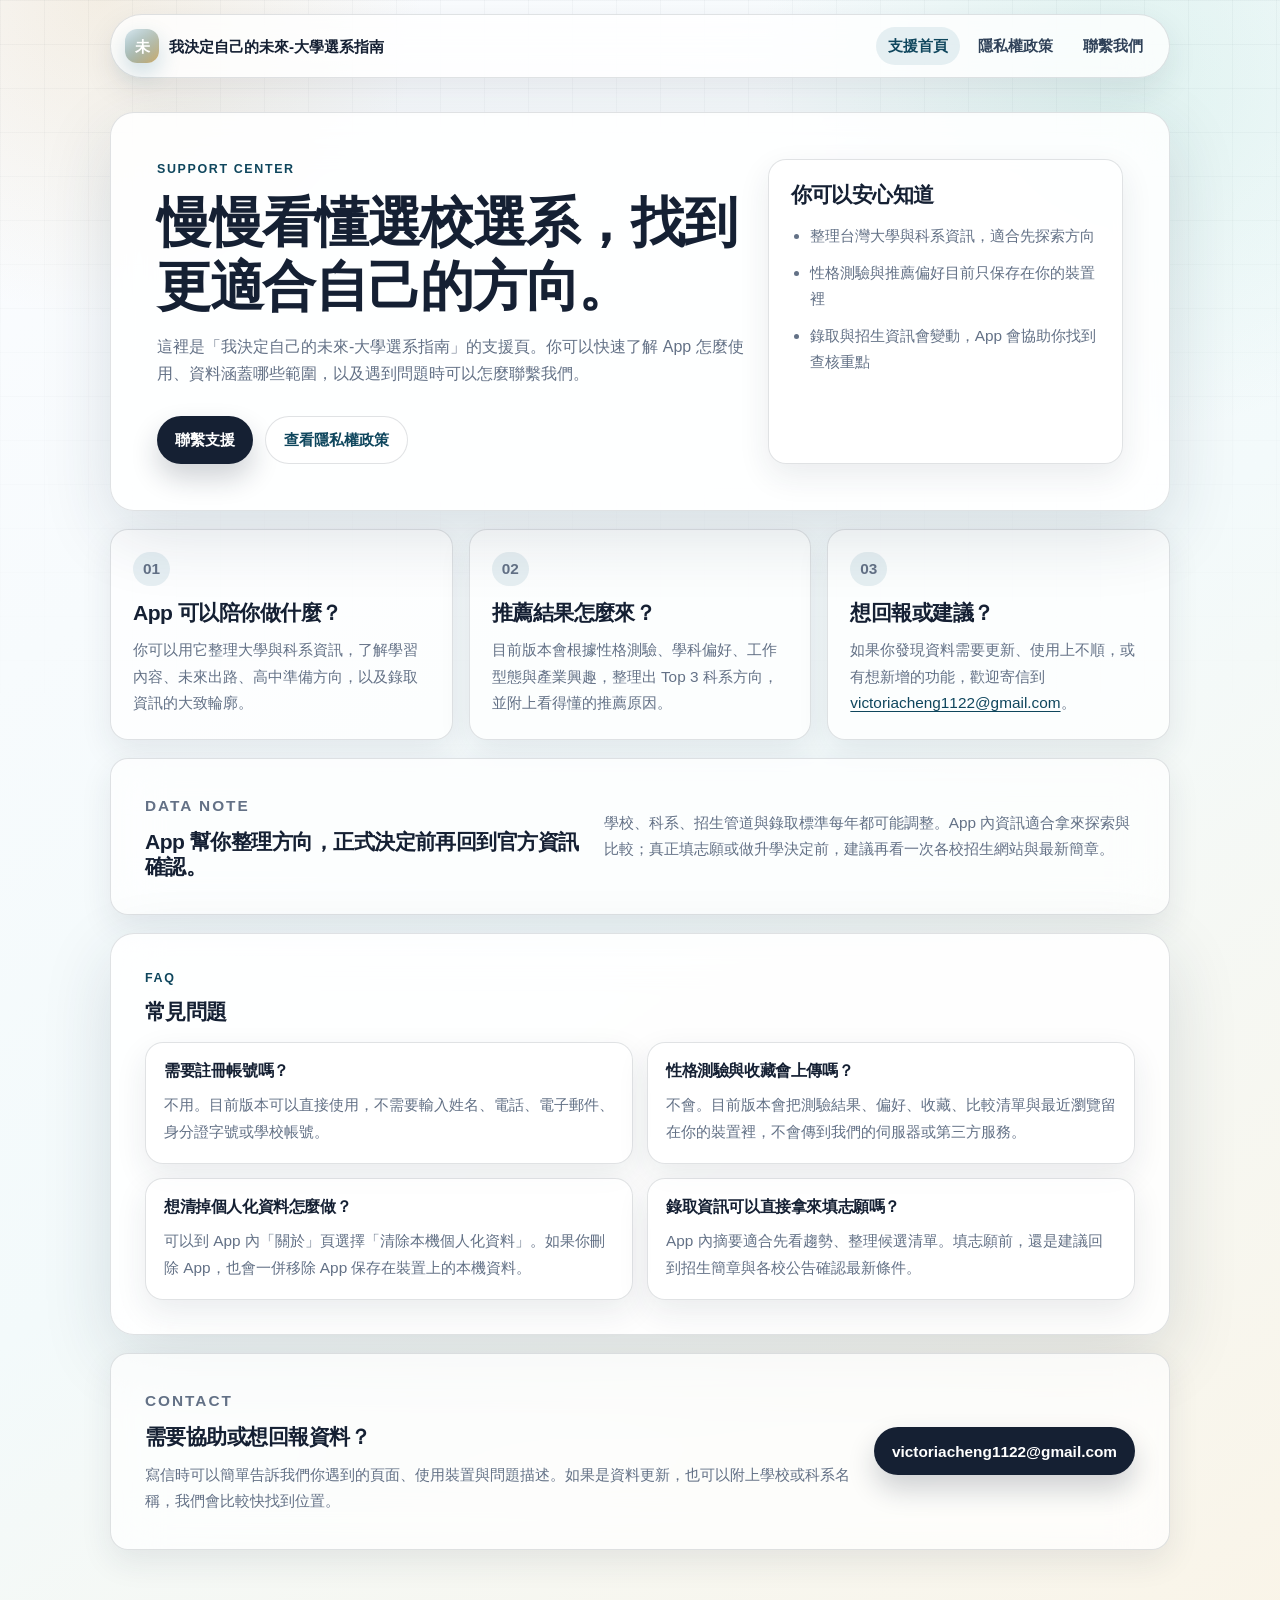
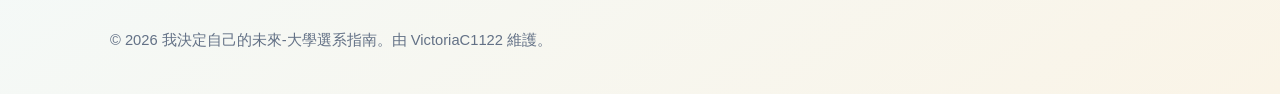
==== index.html @ ded3b6e1 "Refine support site copy tone" ====
<!doctype html>
<html lang="zh-Hant-TW">
<head>
  <meta charset="utf-8">
  <meta name="viewport" content="width=device-width, initial-scale=1">
  <title>我決定自己的未來-大學選系指南｜支援中心</title>
  <meta name="description" content="我決定自己的未來-大學選系指南的官方支援頁，提供 App 功能說明、資料範圍、常見問題、隱私權政策與聯絡方式。">
  <link rel="stylesheet" href="styles.css?v=20260417-copy">
</head>
<body>
  <a class="skip-link" href="#main">跳到主要內容</a>

  <header class="site-header">
    <nav class="nav" aria-label="主要導覽">
      <a class="brand" href="./" aria-label="我決定自己的未來-大學選系指南支援首頁">
        <span class="brand-mark" aria-hidden="true">未</span>
        <span>我決定自己的未來-大學選系指南</span>
      </a>
      <div class="nav-links">
        <a href="./" aria-current="page">支援首頁</a>
        <a href="privacy.html">隱私權政策</a>
        <a href="mailto:victoriacheng1122@gmail.com">聯繫我們</a>
      </div>
    </nav>
  </header>

  <main id="main">
    <section class="hero section" aria-labelledby="page-title">
      <div class="hero-copy">
        <p class="eyebrow">Support Center</p>
        <h1 id="page-title">慢慢看懂選校選系，找到更適合自己的方向。</h1>
        <p class="lead">這裡是「我決定自己的未來-大學選系指南」的支援頁。你可以快速了解 App 怎麼使用、資料涵蓋哪些範圍，以及遇到問題時可以怎麼聯繫我們。</p>
        <div class="action-row" aria-label="主要操作">
          <a class="button primary" href="mailto:victoriacheng1122@gmail.com">聯繫支援</a>
          <a class="button secondary" href="privacy.html">查看隱私權政策</a>
        </div>
      </div>

      <aside class="hero-panel" aria-label="App 重點摘要">
        <h2>你可以安心知道</h2>
        <ul class="check-list">
          <li>整理台灣大學與科系資訊，適合先探索方向</li>
          <li>性格測驗與推薦偏好目前只保存在你的裝置裡</li>
          <li>錄取與招生資訊會變動，App 會協助你找到查核重點</li>
        </ul>
      </aside>
    </section>

    <section class="section cards" aria-label="支援資訊">
      <article class="card">
        <p class="card-label">01</p>
        <h2>App 可以陪你做什麼？</h2>
        <p>你可以用它整理大學與科系資訊，了解學習內容、未來出路、高中準備方向，以及錄取資訊的大致輪廓。</p>
      </article>

      <article class="card">
        <p class="card-label">02</p>
        <h2>推薦結果怎麼來？</h2>
        <p>目前版本會根據性格測驗、學科偏好、工作型態與產業興趣，整理出 Top 3 科系方向，並附上看得懂的推薦原因。</p>
      </article>

      <article class="card">
        <p class="card-label">03</p>
        <h2>想回報或建議？</h2>
        <p>如果你發現資料需要更新、使用上不順，或有想新增的功能，歡迎寄信到 <a href="mailto:victoriacheng1122@gmail.com">victoriacheng1122@gmail.com</a>。</p>
      </article>
    </section>

    <section class="section info-band" aria-labelledby="data-title">
      <div>
        <p class="eyebrow">Data Note</p>
        <h2 id="data-title">App 幫你整理方向，正式決定前再回到官方資訊確認。</h2>
      </div>
      <p>學校、科系、招生管道與錄取標準每年都可能調整。App 內資訊適合拿來探索與比較；真正填志願或做升學決定前，建議再看一次各校招生網站與最新簡章。</p>
    </section>

    <section class="section faq" aria-labelledby="faq-title">
      <div class="section-heading">
        <p class="eyebrow">FAQ</p>
        <h2 id="faq-title">常見問題</h2>
      </div>

      <div class="faq-list">
        <article class="faq-item">
          <h3>需要註冊帳號嗎？</h3>
          <p>不用。目前版本可以直接使用，不需要輸入姓名、電話、電子郵件、身分證字號或學校帳號。</p>
        </article>

        <article class="faq-item">
          <h3>性格測驗與收藏會上傳嗎？</h3>
          <p>不會。目前版本會把測驗結果、偏好、收藏、比較清單與最近瀏覽留在你的裝置裡，不會傳到我們的伺服器或第三方服務。</p>
        </article>

        <article class="faq-item">
          <h3>想清掉個人化資料怎麼做？</h3>
          <p>可以到 App 內「關於」頁選擇「清除本機個人化資料」。如果你刪除 App，也會一併移除 App 保存在裝置上的本機資料。</p>
        </article>

        <article class="faq-item">
          <h3>錄取資訊可以直接拿來填志願嗎？</h3>
          <p>App 內摘要適合先看趨勢、整理候選清單。填志願前，還是建議回到招生簡章與各校公告確認最新條件。</p>
        </article>
      </div>
    </section>

    <section class="section contact-card" aria-labelledby="contact-title">
      <div>
        <p class="eyebrow">Contact</p>
        <h2 id="contact-title">需要協助或想回報資料？</h2>
        <p>寫信時可以簡單告訴我們你遇到的頁面、使用裝置與問題描述。如果是資料更新，也可以附上學校或科系名稱，我們會比較快找到位置。</p>
      </div>
      <a class="button primary" href="mailto:victoriacheng1122@gmail.com">victoriacheng1122@gmail.com</a>
    </section>
  </main>

  <footer class="footer">
    <p>© 2026 我決定自己的未來-大學選系指南。由 VictoriaC1122 維護。</p>
  </footer>
</body>
</html>
---- styles.css ----
:root {
  color-scheme: light;
  --ink: #152033;
  --ink-soft: #2f4158;
  --muted: #637186;
  --paper: rgba(255, 255, 255, 0.86);
  --paper-strong: #ffffff;
  --line: rgba(21, 32, 51, 0.13);
  --blue: #1f6f8d;
  --blue-deep: #0f465d;
  --mint: #99d8c9;
  --gold: #d1ad69;
  --cream: #f7f0df;
  --shadow: 0 22px 70px rgba(30, 47, 71, 0.14);
  --shadow-soft: 0 12px 32px rgba(30, 47, 71, 0.09);
  --radius-lg: 24px;
  --radius-md: 18px;
  --content: 1060px;
  font-family: -apple-system, BlinkMacSystemFont, "SF Pro Text", "Noto Sans TC", "PingFang TC", "Microsoft JhengHei", sans-serif;
  font-size: 16px;
}

* {
  box-sizing: border-box;
}

html {
  scroll-behavior: smooth;
  -webkit-text-size-adjust: 100%;
}

body {
  min-height: 100vh;
  margin: 0;
  color: var(--ink);
  background:
    radial-gradient(circle at 8% 0%, rgba(209, 173, 105, 0.18), transparent 20rem),
    radial-gradient(circle at 88% 4%, rgba(153, 216, 201, 0.24), transparent 23rem),
    linear-gradient(145deg, #fbfcff 0%, #f3fafb 52%, #faf4e7 100%);
  font-size: 1rem;
  line-height: 1.68;
  overflow-x: hidden;
  text-rendering: optimizeLegibility;
}

body::before {
  position: fixed;
  inset: 0;
  z-index: -1;
  content: "";
  pointer-events: none;
  background-image:
    linear-gradient(rgba(21, 32, 51, 0.03) 1px, transparent 1px),
    linear-gradient(90deg, rgba(21, 32, 51, 0.03) 1px, transparent 1px);
  background-size: 44px 44px;
  mask-image: linear-gradient(to bottom, black 0%, transparent 82%);
}

a {
  color: var(--blue-deep);
  text-underline-offset: 0.18em;
  overflow-wrap: anywhere;
}

a:hover {
  color: var(--blue);
}

.skip-link {
  position: absolute;
  left: 16px;
  top: -80px;
  z-index: 100;
  padding: 10px 14px;
  border-radius: 999px;
  background: var(--ink);
  color: #fff;
}

.skip-link:focus {
  top: 14px;
}

.site-header,
main,
.footer {
  width: min(var(--content), calc(100% - 40px));
  margin: 0 auto;
}

.site-header {
  padding-top: 14px;
}

.nav {
  position: sticky;
  top: 14px;
  z-index: 10;
  display: flex;
  align-items: center;
  justify-content: space-between;
  gap: 18px;
  padding: 12px 14px;
  border: 1px solid var(--line);
  border-radius: 999px;
  background: rgba(255, 255, 255, 0.78);
  box-shadow: var(--shadow-soft);
  backdrop-filter: blur(22px);
}

.brand {
  display: inline-flex;
  align-items: center;
  gap: 10px;
  color: var(--ink);
  font-size: 0.95rem;
  font-weight: 760;
  line-height: 1.25;
  text-decoration: none;
}

.brand-mark {
  display: grid;
  width: 34px;
  height: 34px;
  flex: 0 0 auto;
  place-items: center;
  border-radius: 12px;
  background:
    linear-gradient(145deg, rgba(255, 255, 255, 0.85), transparent),
    linear-gradient(135deg, var(--blue), var(--gold));
  color: #fff;
  font-weight: 900;
  box-shadow: 0 10px 22px rgba(31, 111, 141, 0.22);
}

.nav-links {
  display: flex;
  align-items: center;
  gap: 6px;
  font-size: 0.92rem;
}

.nav-links a {
  display: inline-flex;
  min-height: 38px;
  align-items: center;
  padding: 0 12px;
  border-radius: 999px;
  color: var(--ink-soft);
  font-weight: 680;
  text-decoration: none;
}

.nav-links a:hover,
.nav-links a[aria-current="page"] {
  background: rgba(31, 111, 141, 0.1);
  color: var(--blue-deep);
}

.section {
  margin-top: 18px;
  border: 1px solid var(--line);
  border-radius: var(--radius-lg);
  background: var(--paper);
  box-shadow: var(--shadow);
  backdrop-filter: blur(24px);
}

.hero {
  display: grid;
  grid-template-columns: minmax(0, 1.25fr) minmax(320px, 0.75fr);
  gap: 18px;
  align-items: stretch;
  margin-top: 34px;
  padding: clamp(26px, 4.4vw, 46px);
}

.hero-copy {
  max-width: 660px;
}

.hero-panel,
.card,
.faq-item,
.policy-section,
.contact-card,
.info-band,
.policy-hero {
  border: 1px solid var(--line);
  border-radius: var(--radius-md);
  background: rgba(255, 255, 255, 0.72);
  box-shadow: var(--shadow-soft);
}

.hero-panel {
  padding: 22px;
  align-self: stretch;
}

.eyebrow {
  margin: 0 0 10px;
  color: var(--blue-deep);
  font-size: 0.78rem;
  font-weight: 820;
  letter-spacing: 0.13em;
  text-transform: uppercase;
}

h1,
h2,
h3,
p {
  margin: 0;
}

h1,
h2,
h3 {
  color: var(--ink);
  line-height: 1.2;
  letter-spacing: -0.025em;
  overflow-wrap: anywhere;
}

h1 {
  max-width: 640px;
  font-size: clamp(2rem, 4.2vw, 3.35rem);
  font-weight: 830;
}

h2 {
  font-size: clamp(1.18rem, 1.65vw, 1.55rem);
  font-weight: 800;
}

h3 {
  font-size: 1rem;
  font-weight: 780;
}

.lead {
  max-width: 640px;
  margin-top: 14px;
  color: var(--muted);
  font-size: clamp(1rem, 1.15vw, 1.08rem);
  line-height: 1.72;
}

.action-row {
  display: flex;
  flex-wrap: wrap;
  gap: 12px;
  margin-top: 28px;
}

.button {
  display: inline-flex;
  min-height: 48px;
  align-items: center;
  justify-content: center;
  padding: 0 18px;
  border-radius: 999px;
  font-weight: 780;
  font-size: 0.96rem;
  line-height: 1.25;
  text-align: center;
  text-decoration: none;
}

.button.primary {
  background: var(--ink);
  color: #fff;
  box-shadow: 0 14px 28px rgba(21, 32, 51, 0.2);
}

.button.secondary {
  border: 1px solid var(--line);
  background: var(--paper-strong);
  color: var(--blue-deep);
}

.check-list,
.policy-section ul {
  display: grid;
  gap: 10px;
  margin: 16px 0 0;
  padding-left: 1.2rem;
  color: var(--muted);
}

.cards,
.policy-grid {
  display: grid;
  grid-template-columns: repeat(3, minmax(0, 1fr));
  gap: 16px;
  border: 0;
  background: transparent;
  box-shadow: none;
  backdrop-filter: none;
}

.card {
  padding: 22px;
}

.card-label {
  width: fit-content;
  margin-bottom: 14px;
  padding: 4px 10px;
  border-radius: 999px;
  background: rgba(31, 111, 141, 0.1);
  color: var(--blue-deep);
  font-size: 0.82rem;
  font-weight: 850;
}

.card p,
.faq-item p,
.policy-section p,
.contact-card p,
.info-band p,
.hero-panel li {
  color: var(--muted);
  font-size: 0.96rem;
  line-height: 1.72;
}

.card h2 + p,
.faq-item h3 + p,
.policy-section h2 + p,
.contact-card h2 + p,
.info-band h2 + p {
  margin-top: 12px;
}

.info-band,
.contact-card {
  display: grid;
  grid-template-columns: minmax(0, 0.9fr) minmax(0, 1.1fr);
  gap: 24px;
  align-items: center;
  padding: clamp(22px, 3.4vw, 34px);
}

.faq {
  padding: clamp(22px, 3.4vw, 34px);
}

.section-heading {
  max-width: 720px;
}

.section-heading p:not(.eyebrow) {
  margin-top: 10px;
  color: var(--muted);
  font-size: 0.96rem;
  line-height: 1.72;
}

.faq-list {
  display: grid;
  grid-template-columns: repeat(2, minmax(0, 1fr));
  gap: 14px;
  margin-top: 18px;
}

.faq-item {
  padding: 18px;
}

.policy-main {
  max-width: 880px;
}

.policy-hero {
  margin-top: 34px;
  padding: clamp(26px, 4.4vw, 44px);
}

.summary-pills {
  display: flex;
  flex-wrap: wrap;
  gap: 10px;
  margin-top: 24px;
}

.summary-pills span {
  display: inline-flex;
  align-items: center;
  min-height: 34px;
  padding: 0 12px;
  border: 1px solid var(--line);
  border-radius: 999px;
  background: rgba(255, 255, 255, 0.7);
  color: var(--ink-soft);
  font-size: 0.9rem;
  font-weight: 720;
}

.policy-grid {
  grid-template-columns: repeat(2, minmax(0, 1fr));
}

.policy-section {
  padding: clamp(22px, 3.4vw, 32px);
}

.policy-section p + p {
  margin-top: 14px;
}

.contact-card {
  grid-template-columns: minmax(0, 1fr) auto;
  margin-bottom: 52px;
}

.footer {
  padding: 26px 0 42px;
  color: var(--muted);
  font-size: 0.92rem;
}

@media (max-width: 900px) {
  :root {
    font-size: 16px;
  }

  .site-header,
  main,
  .footer {
    width: min(100% - 28px - env(safe-area-inset-left) - env(safe-area-inset-right), var(--content));
  }

  .nav {
    position: static;
    align-items: flex-start;
    flex-direction: column;
    border-radius: 24px;
  }

  .nav-links {
    width: 100%;
    flex-wrap: wrap;
  }

  .brand {
    max-width: 100%;
  }

  .nav-links a {
    border: 1px solid rgba(21, 32, 51, 0.08);
    background: rgba(255, 255, 255, 0.58);
  }

  .hero,
  .cards,
  .policy-grid,
  .info-band,
  .contact-card,
  .faq-list {
    grid-template-columns: 1fr;
  }

  .hero,
  .policy-hero {
    margin-top: 24px;
  }

  .contact-card .button {
    width: fit-content;
  }
}

@media (max-width: 560px) {
  :root {
    font-size: 15px;
    --radius-lg: 20px;
    --radius-md: 16px;
    --shadow: 0 14px 38px rgba(30, 47, 71, 0.1);
    --shadow-soft: 0 8px 22px rgba(30, 47, 71, 0.08);
  }

  body {
    background:
      radial-gradient(circle at 0% 0%, rgba(209, 173, 105, 0.14), transparent 16rem),
      radial-gradient(circle at 100% 0%, rgba(153, 216, 201, 0.2), transparent 18rem),
      linear-gradient(145deg, #fbfcff 0%, #f5fbfb 58%, #fbf5e9 100%);
    line-height: 1.62;
  }

  .site-header,
  main,
  .footer {
    width: min(100% - 20px - env(safe-area-inset-left) - env(safe-area-inset-right), var(--content));
  }

  .site-header {
    padding-top: calc(10px + env(safe-area-inset-top));
  }

  .brand {
    align-items: center;
    gap: 9px;
    font-size: 0.86rem;
  }

  .brand-mark {
    width: 30px;
    height: 30px;
    border-radius: 10px;
  }

  .nav {
    gap: 10px;
    padding: 10px;
    border-radius: 20px;
  }

  .nav-links {
    display: flex;
    gap: 8px;
    margin-inline: -2px;
    padding: 2px 2px 4px;
    overflow-x: auto;
    -webkit-overflow-scrolling: touch;
    scrollbar-width: none;
  }

  .nav-links::-webkit-scrollbar {
    display: none;
  }

  .nav-links a {
    flex: 0 0 auto;
    justify-content: center;
    min-height: 40px;
    padding: 0 13px;
    font-size: 0.9rem;
    white-space: nowrap;
  }

  .hero,
  .policy-hero {
    padding: 22px 17px;
  }

  .hero {
    gap: 14px;
    margin-top: 18px;
  }

  h1 {
    font-size: clamp(1.58rem, 7.4vw, 2.05rem);
    line-height: 1.2;
    letter-spacing: -0.035em;
  }

  h2 {
    font-size: 1.12rem;
    line-height: 1.28;
  }

  h3 {
    line-height: 1.32;
  }

  .lead {
    margin-top: 12px;
    font-size: 0.95rem;
    line-height: 1.68;
  }

  .eyebrow {
    margin-bottom: 8px;
    font-size: 0.72rem;
    letter-spacing: 0.1em;
  }

  .action-row {
    gap: 10px;
    margin-top: 20px;
  }

  .button,
  .contact-card .button {
    width: 100%;
    min-height: 46px;
    padding: 0 15px;
    font-size: 0.94rem;
  }

  .card,
  .faq,
  .faq-item,
  .policy-section,
  .contact-card,
  .info-band,
  .hero-panel {
    padding: 16px;
  }

  .section {
    margin-top: 14px;
  }

  .cards,
  .policy-grid,
  .faq-list {
    gap: 12px;
  }

  .hero-panel {
    background: rgba(255, 255, 255, 0.58);
  }

  .check-list,
  .policy-section ul {
    gap: 8px;
    padding-left: 1.05rem;
  }

  .card p,
  .faq-item p,
  .policy-section p,
  .contact-card p,
  .info-band p,
  .hero-panel li,
  .section-heading p:not(.eyebrow) {
    font-size: 0.93rem;
    line-height: 1.68;
  }

  .summary-pills span {
    width: 100%;
    justify-content: center;
  }

  .footer {
    padding: 22px 0 calc(32px + env(safe-area-inset-bottom));
    font-size: 0.82rem;
    line-height: 1.55;
  }
}

@media (max-width: 380px) {
  .site-header,
  main,
  .footer {
    width: min(100% - 16px - env(safe-area-inset-left) - env(safe-area-inset-right), var(--content));
  }

  .hero,
  .policy-hero,
  .card,
  .faq,
  .faq-item,
  .policy-section,
  .contact-card,
  .info-band,
  .hero-panel {
    padding: 14px;
  }

  h1 {
    font-size: 1.5rem;
  }
}
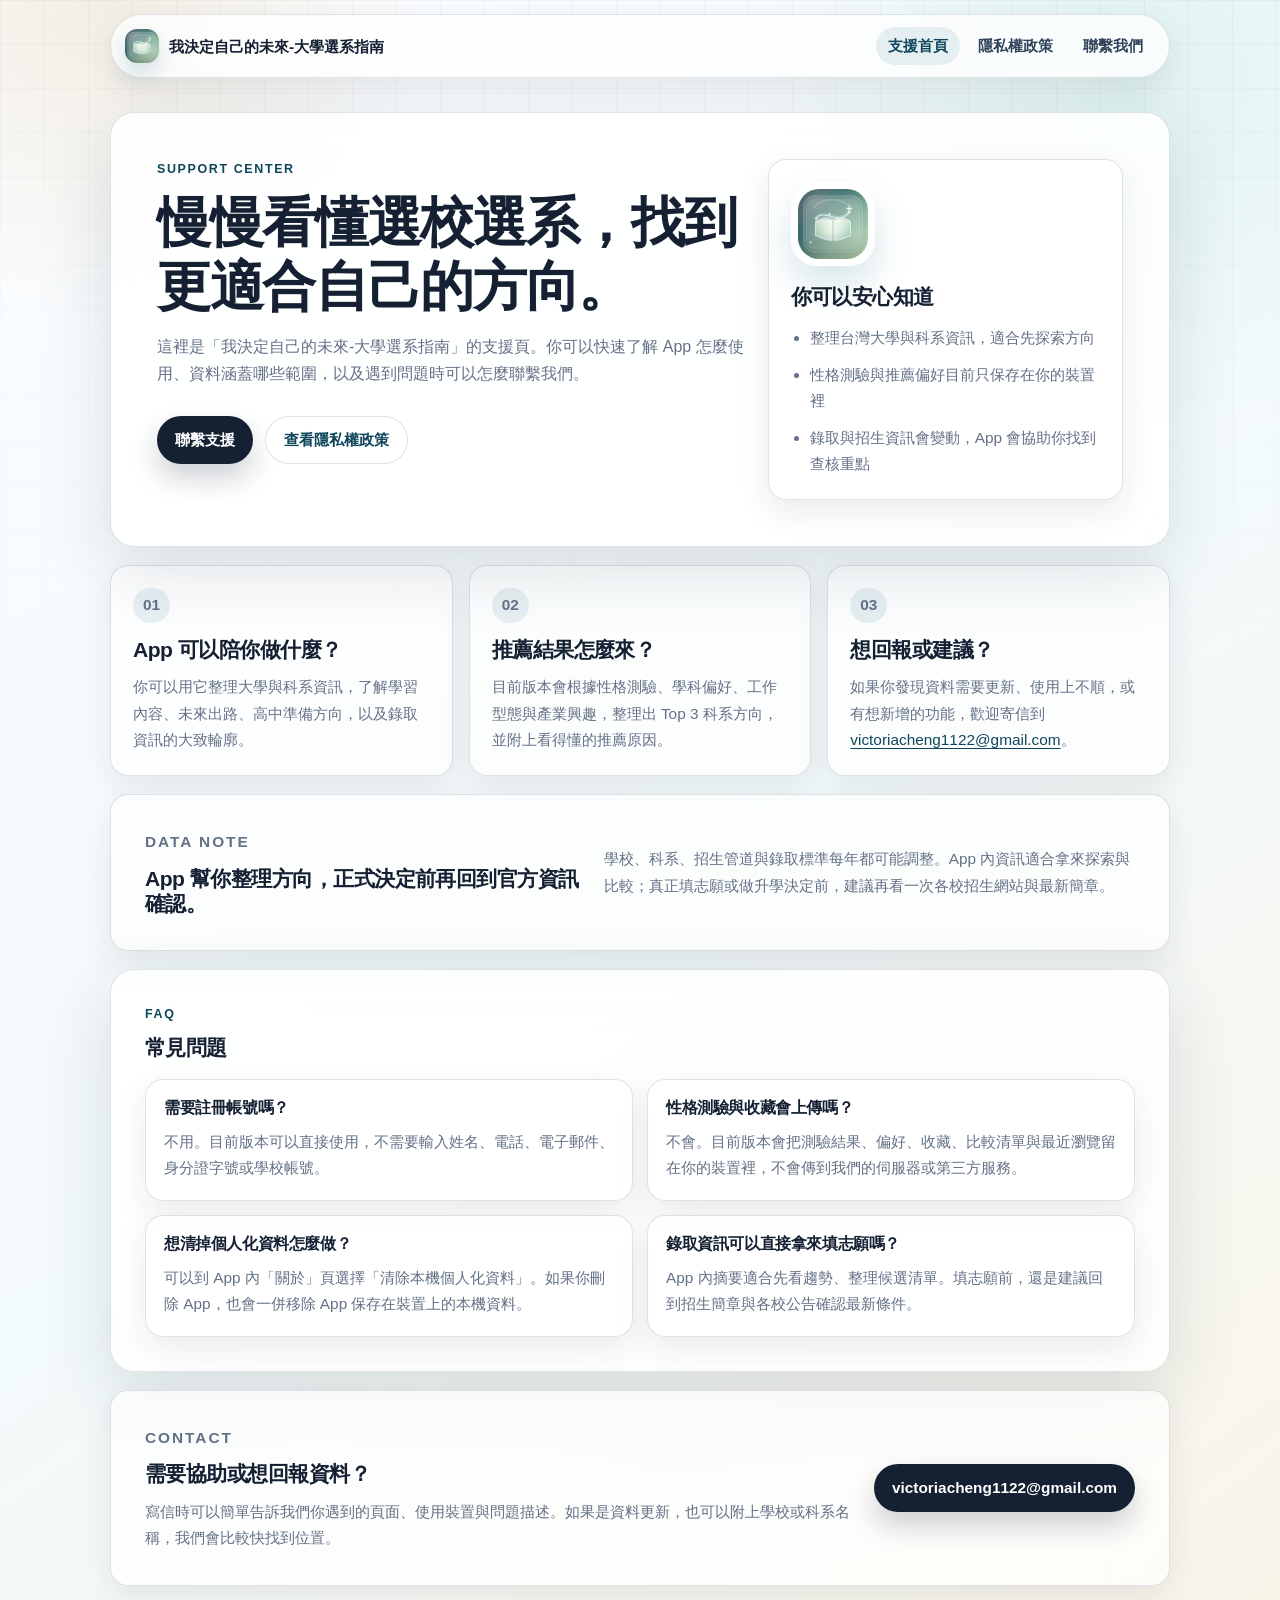
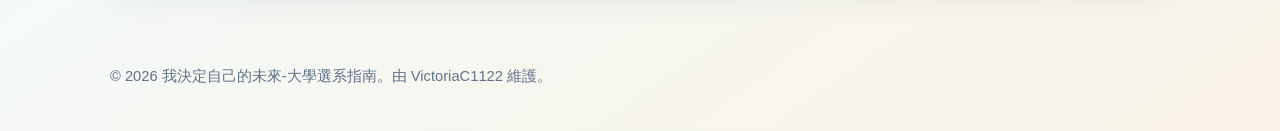
==== commit b7efdaf9: "Add app icon to support site" ====
--- a/index.html
+++ b/index.html
@@ -5,7 +5,10 @@
   <meta name="viewport" content="width=device-width, initial-scale=1">
   <title>我決定自己的未來-大學選系指南｜支援中心</title>
   <meta name="description" content="我決定自己的未來-大學選系指南的官方支援頁，提供 App 功能說明、資料範圍、常見問題、隱私權政策與聯絡方式。">
-  <link rel="stylesheet" href="styles.css?v=20260417-copy">
+  <meta property="og:image" content="https://victoriac1122.github.io/future-major-guide-support-site/assets/app-icon-512.png">
+  <link rel="icon" type="image/png" sizes="32x32" href="assets/favicon-32.png">
+  <link rel="apple-touch-icon" href="assets/apple-touch-icon.png">
+  <link rel="stylesheet" href="styles.css?v=20260417-icon">
 </head>
 <body>
   <a class="skip-link" href="#main">跳到主要內容</a>
@@ -13,7 +16,7 @@
   <header class="site-header">
     <nav class="nav" aria-label="主要導覽">
       <a class="brand" href="./" aria-label="我決定自己的未來-大學選系指南支援首頁">
-        <span class="brand-mark" aria-hidden="true">未</span>
+        <img class="brand-icon" src="assets/app-icon-512.png" width="34" height="34" alt="" aria-hidden="true">
         <span>我決定自己的未來-大學選系指南</span>
       </a>
       <div class="nav-links">
@@ -37,6 +40,9 @@
       </div>
 
       <aside class="hero-panel" aria-label="App 重點摘要">
+        <div class="app-icon-showcase" aria-hidden="true">
+          <img src="assets/app-icon-512.png" width="72" height="72" alt="">
+        </div>
         <h2>你可以安心知道</h2>
         <ul class="check-list">
           <li>整理台灣大學與科系資訊，適合先探索方向</li>
--- a/styles.css
+++ b/styles.css
@@ -119,18 +119,12 @@
   text-decoration: none;
 }
 
-.brand-mark {
-  display: grid;
+.brand-icon {
   width: 34px;
   height: 34px;
   flex: 0 0 auto;
-  place-items: center;
   border-radius: 12px;
-  background:
-    linear-gradient(145deg, rgba(255, 255, 255, 0.85), transparent),
-    linear-gradient(135deg, var(--blue), var(--gold));
-  color: #fff;
-  font-weight: 900;
+  display: block;
   box-shadow: 0 10px 22px rgba(31, 111, 141, 0.22);
 }
 
@@ -198,6 +192,29 @@
   align-self: stretch;
 }
 
+.app-icon-showcase {
+  display: inline-flex;
+  width: 84px;
+  height: 84px;
+  align-items: center;
+  justify-content: center;
+  margin-bottom: 18px;
+  padding: 6px;
+  border: 1px solid rgba(255, 255, 255, 0.72);
+  border-radius: 26px;
+  background:
+    linear-gradient(145deg, rgba(255, 255, 255, 0.78), rgba(255, 255, 255, 0.28)),
+    rgba(255, 255, 255, 0.52);
+  box-shadow: 0 18px 36px rgba(31, 111, 141, 0.18);
+}
+
+.app-icon-showcase img {
+  display: block;
+  width: 100%;
+  height: 100%;
+  border-radius: 21px;
+}
+
 .eyebrow {
   margin: 0 0 10px;
   color: var(--blue-deep);
@@ -505,7 +522,7 @@
     font-size: 0.86rem;
   }
 
-  .brand-mark {
+  .brand-icon {
     width: 30px;
     height: 30px;
     border-radius: 10px;
@@ -612,6 +629,17 @@
 
   .hero-panel {
     background: rgba(255, 255, 255, 0.58);
+  }
+
+  .app-icon-showcase {
+    width: 72px;
+    height: 72px;
+    margin-bottom: 14px;
+    border-radius: 23px;
+  }
+
+  .app-icon-showcase img {
+    border-radius: 18px;
   }
 
   .check-list,
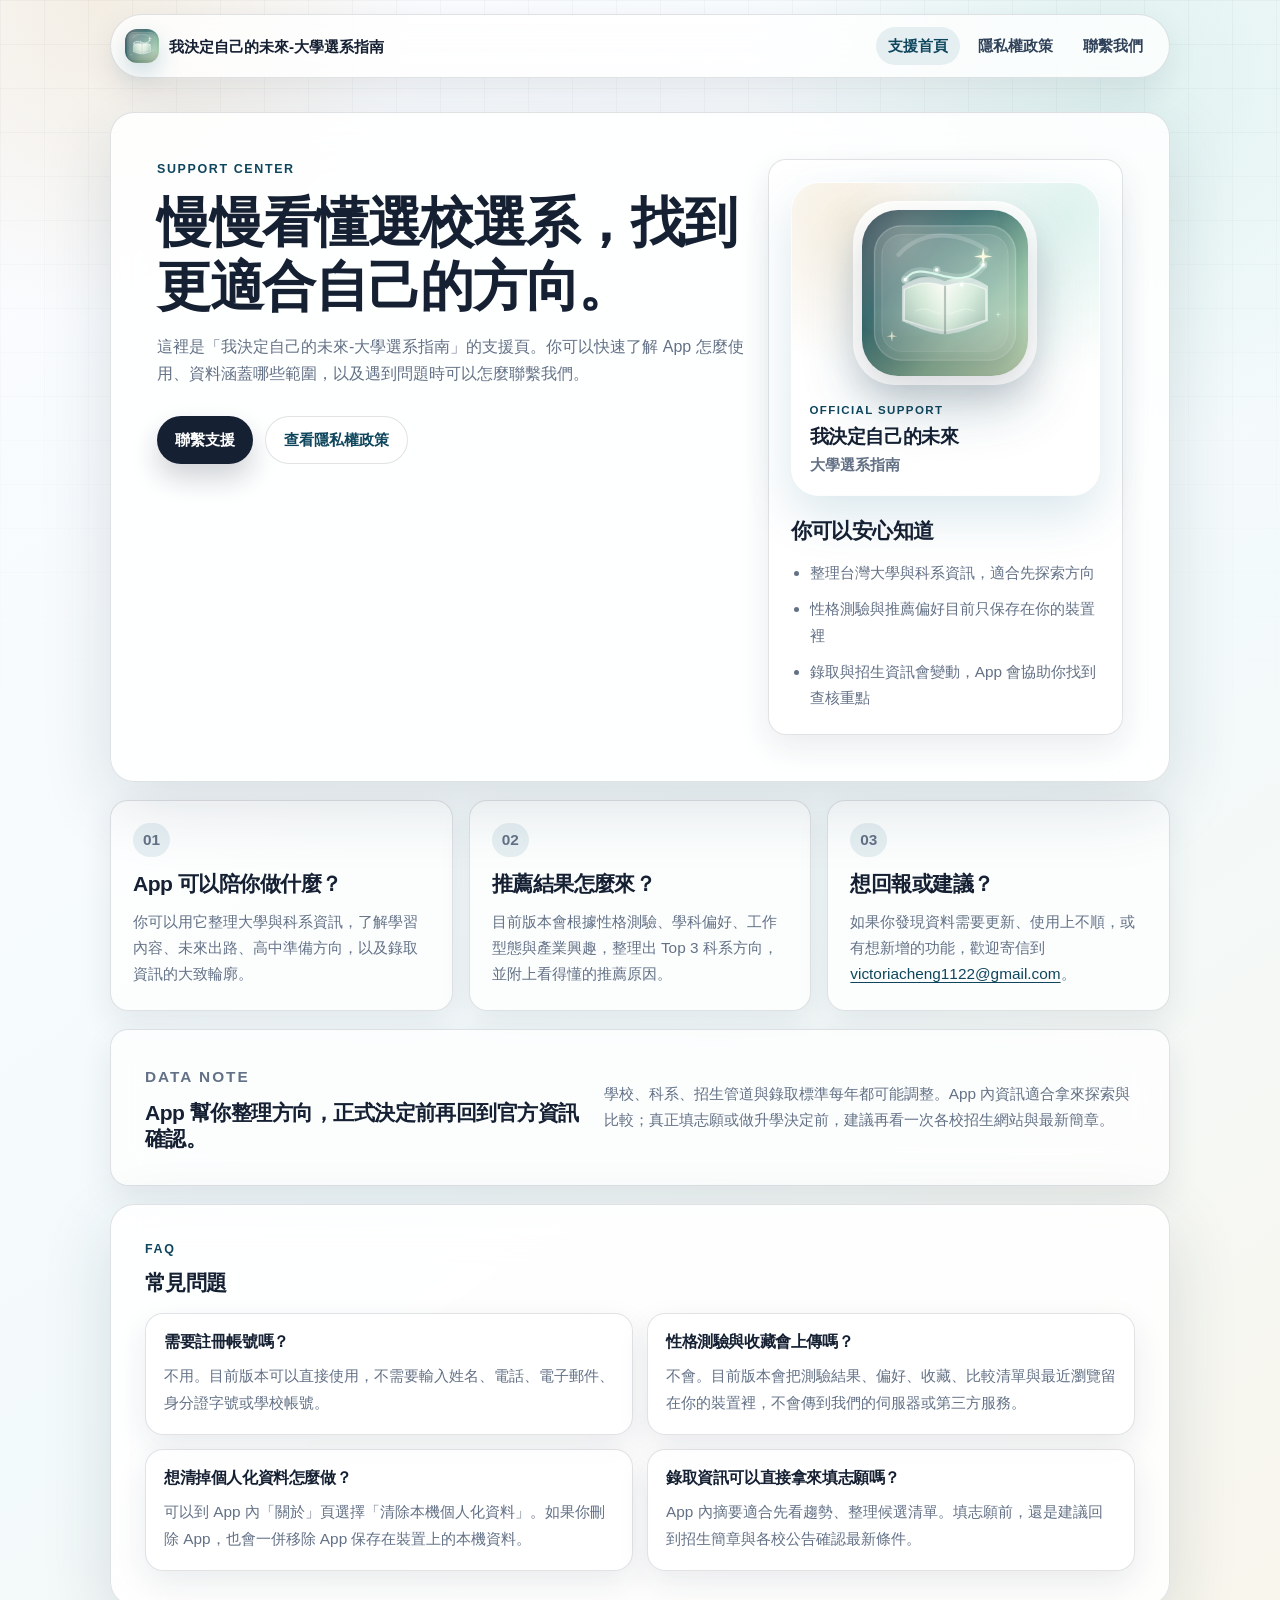
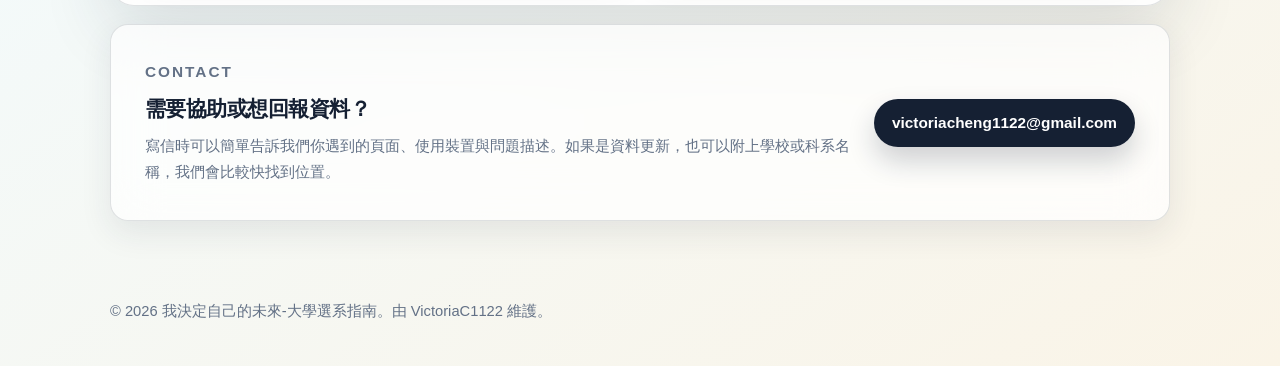
==== commit 5dad4da1: "Make app icon prominent on support site" ====
--- a/index.html
+++ b/index.html
@@ -8,7 +8,7 @@
   <meta property="og:image" content="https://victoriac1122.github.io/future-major-guide-support-site/assets/app-icon-512.png">
   <link rel="icon" type="image/png" sizes="32x32" href="assets/favicon-32.png">
   <link rel="apple-touch-icon" href="assets/apple-touch-icon.png">
-  <link rel="stylesheet" href="styles.css?v=20260417-icon">
+  <link rel="stylesheet" href="styles.css?v=20260417-hero-icon">
 </head>
 <body>
   <a class="skip-link" href="#main">跳到主要內容</a>
@@ -40,8 +40,15 @@
       </div>
 
       <aside class="hero-panel" aria-label="App 重點摘要">
-        <div class="app-icon-showcase" aria-hidden="true">
-          <img src="assets/app-icon-512.png" width="72" height="72" alt="">
+        <div class="app-hero-visual">
+          <div class="app-icon-stage" aria-hidden="true">
+            <img src="assets/app-icon-512.png" width="168" height="168" alt="">
+          </div>
+          <div>
+            <p class="app-kicker">Official Support</p>
+            <p class="app-name">我決定自己的未來</p>
+            <p class="app-subtitle">大學選系指南</p>
+          </div>
         </div>
         <h2>你可以安心知道</h2>
         <ul class="check-list">
--- a/styles.css
+++ b/styles.css
@@ -192,27 +192,77 @@
   align-self: stretch;
 }
 
-.app-icon-showcase {
-  display: inline-flex;
-  width: 84px;
-  height: 84px;
-  align-items: center;
-  justify-content: center;
-  margin-bottom: 18px;
-  padding: 6px;
-  border: 1px solid rgba(255, 255, 255, 0.72);
-  border-radius: 26px;
+.app-hero-visual {
+  display: grid;
+  gap: 16px;
+  margin-bottom: 22px;
+  padding: 18px;
+  border: 1px solid rgba(255, 255, 255, 0.78);
+  border-radius: 28px;
   background:
-    linear-gradient(145deg, rgba(255, 255, 255, 0.78), rgba(255, 255, 255, 0.28)),
+    radial-gradient(circle at 18% 12%, rgba(209, 173, 105, 0.2), transparent 9rem),
+    radial-gradient(circle at 90% 10%, rgba(153, 216, 201, 0.32), transparent 10rem),
+    linear-gradient(145deg, rgba(255, 255, 255, 0.82), rgba(255, 255, 255, 0.34)),
     rgba(255, 255, 255, 0.52);
-  box-shadow: 0 18px 36px rgba(31, 111, 141, 0.18);
-}
-
-.app-icon-showcase img {
+  box-shadow: 0 20px 48px rgba(31, 111, 141, 0.16);
+}
+
+.app-icon-stage {
+  position: relative;
+  display: grid;
+  width: min(100%, 184px);
+  aspect-ratio: 1;
+  place-items: center;
+  justify-self: center;
+  border-radius: 42px;
+  background:
+    linear-gradient(145deg, rgba(255, 255, 255, 0.84), rgba(255, 255, 255, 0.26)),
+    rgba(255, 255, 255, 0.46);
+  box-shadow:
+    0 24px 54px rgba(15, 70, 93, 0.2),
+    inset 0 1px 0 rgba(255, 255, 255, 0.84);
+}
+
+.app-icon-stage::after {
+  position: absolute;
+  inset: -12px;
+  z-index: -1;
+  content: "";
+  border-radius: 48px;
+  background: linear-gradient(135deg, rgba(31, 111, 141, 0.2), rgba(209, 173, 105, 0.18));
+  filter: blur(18px);
+}
+
+.app-icon-stage img {
   display: block;
-  width: 100%;
-  height: 100%;
-  border-radius: 21px;
+  width: min(100% - 18px, 168px);
+  height: auto;
+  border-radius: 36px;
+  box-shadow: 0 16px 34px rgba(21, 32, 51, 0.16);
+}
+
+.app-kicker {
+  margin-bottom: 5px;
+  color: var(--blue-deep);
+  font-size: 0.72rem;
+  font-weight: 820;
+  letter-spacing: 0.12em;
+  text-transform: uppercase;
+}
+
+.app-name {
+  color: var(--ink);
+  font-size: 1.18rem;
+  font-weight: 830;
+  line-height: 1.25;
+  letter-spacing: -0.02em;
+}
+
+.app-subtitle {
+  margin-top: 3px;
+  color: var(--muted);
+  font-size: 0.95rem;
+  font-weight: 650;
 }
 
 .eyebrow {
@@ -631,15 +681,37 @@
     background: rgba(255, 255, 255, 0.58);
   }
 
-  .app-icon-showcase {
-    width: 72px;
-    height: 72px;
-    margin-bottom: 14px;
-    border-radius: 23px;
-  }
-
-  .app-icon-showcase img {
+  .app-hero-visual {
+    grid-template-columns: auto minmax(0, 1fr);
+    align-items: center;
+    gap: 14px;
+    margin-bottom: 16px;
+    padding: 13px;
+    border-radius: 22px;
+  }
+
+  .app-icon-stage {
+    width: 88px;
+    border-radius: 24px;
+  }
+
+  .app-icon-stage::after {
+    inset: -8px;
+    border-radius: 30px;
+    filter: blur(12px);
+  }
+
+  .app-icon-stage img {
+    width: 78px;
     border-radius: 18px;
+  }
+
+  .app-name {
+    font-size: 1rem;
+  }
+
+  .app-subtitle {
+    font-size: 0.88rem;
   }
 
   .check-list,
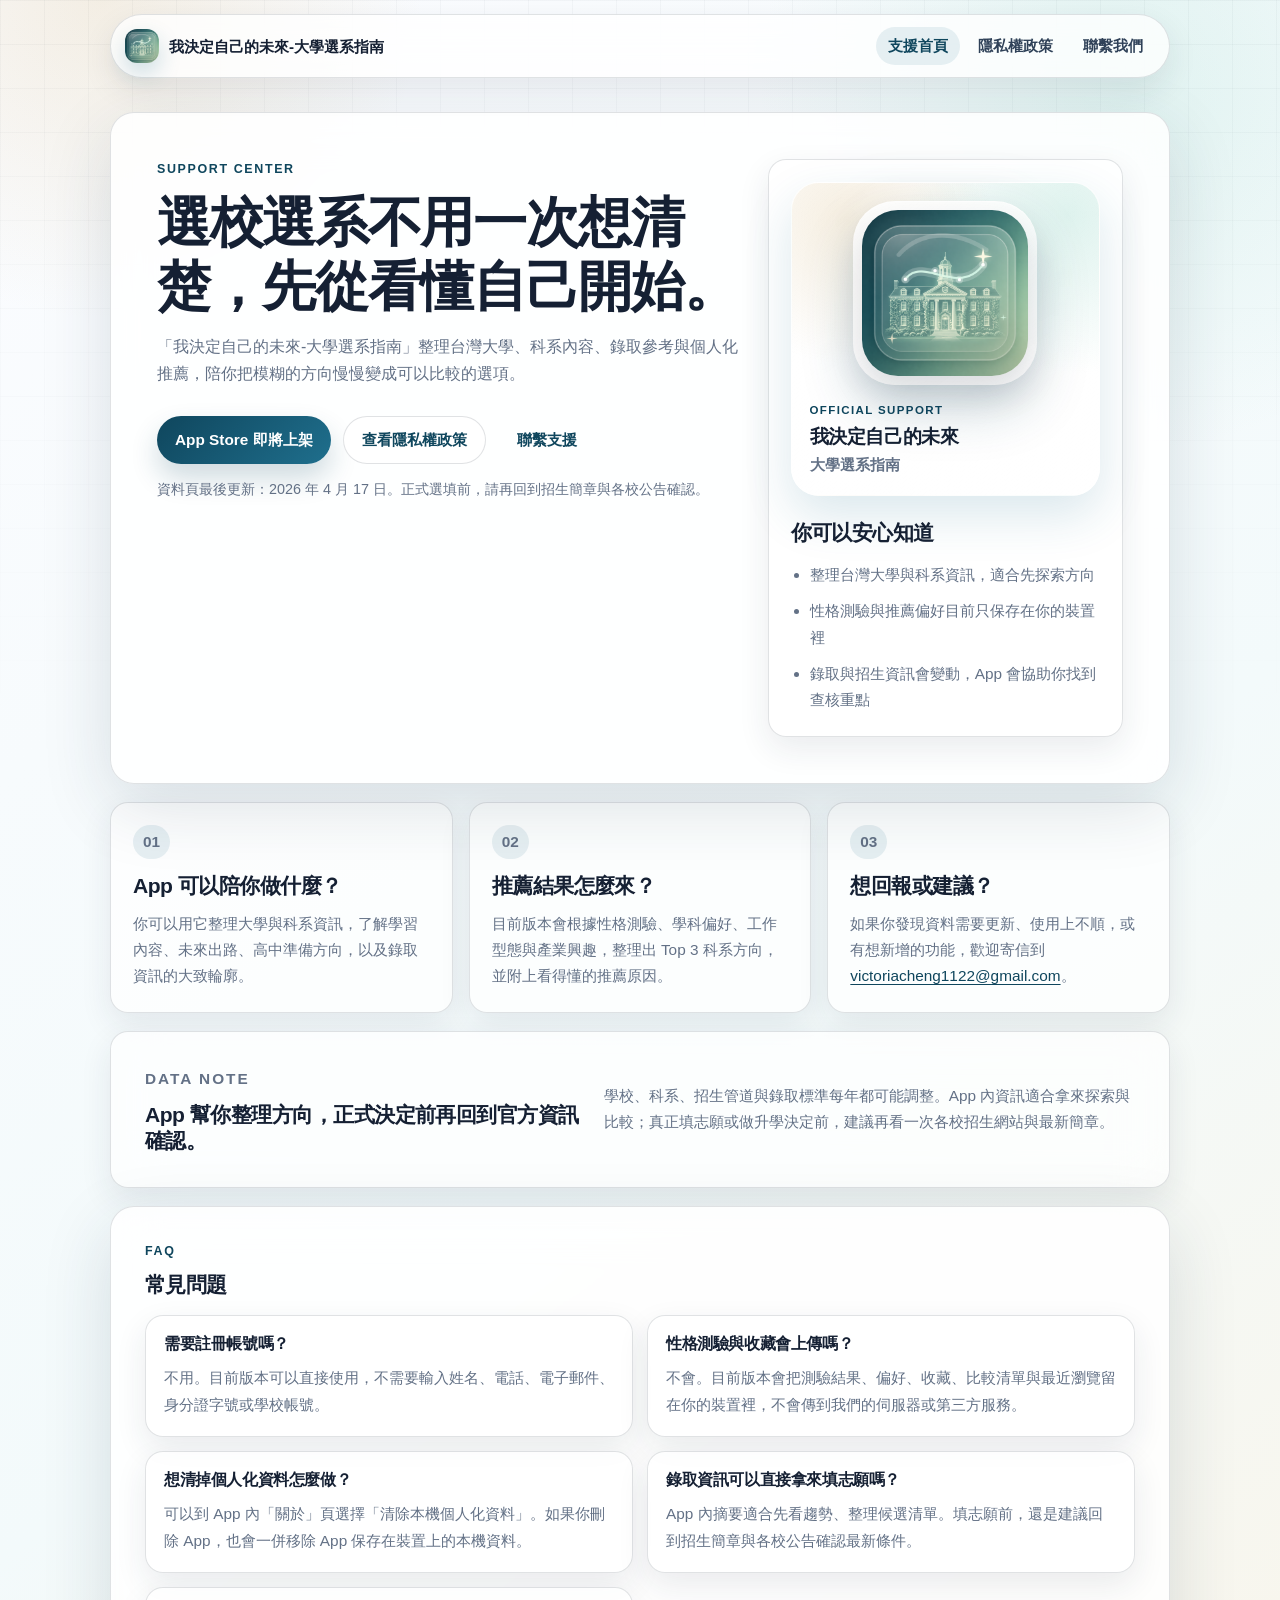
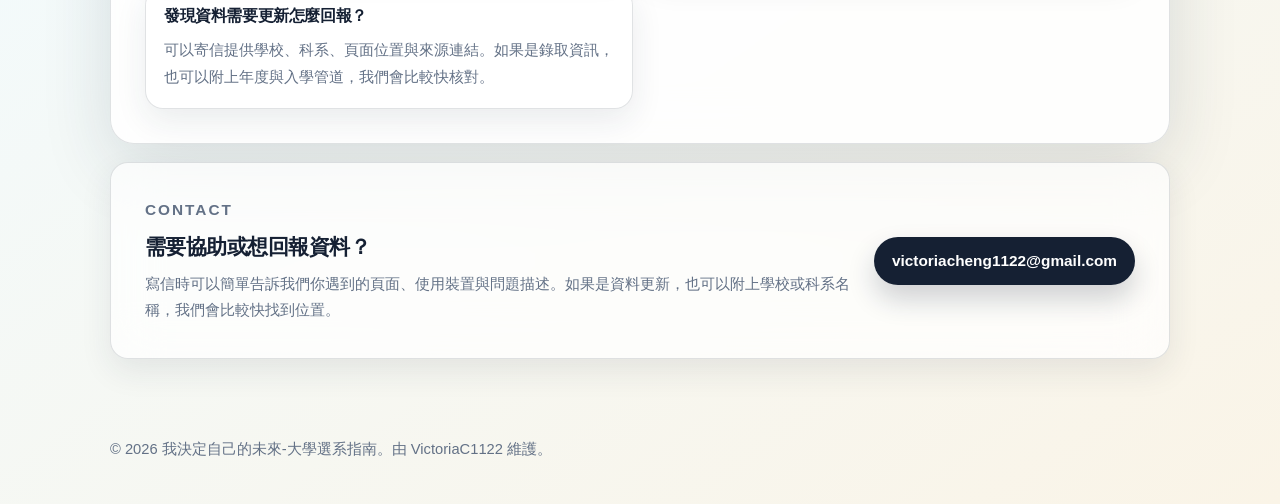
==== commit 5fea5bbb: "Refresh support site entry and app icon" ====
--- a/index.html
+++ b/index.html
@@ -8,7 +8,7 @@
   <meta property="og:image" content="https://victoriac1122.github.io/future-major-guide-support-site/assets/app-icon-512.png">
   <link rel="icon" type="image/png" sizes="32x32" href="assets/favicon-32.png">
   <link rel="apple-touch-icon" href="assets/apple-touch-icon.png">
-  <link rel="stylesheet" href="styles.css?v=20260417-hero-icon">
+  <link rel="stylesheet" href="styles.css?v=20260417-product-entry">
 </head>
 <body>
   <a class="skip-link" href="#main">跳到主要內容</a>
@@ -31,17 +31,19 @@
     <section class="hero section" aria-labelledby="page-title">
       <div class="hero-copy">
         <p class="eyebrow">Support Center</p>
-        <h1 id="page-title">慢慢看懂選校選系，找到更適合自己的方向。</h1>
-        <p class="lead">這裡是「我決定自己的未來-大學選系指南」的支援頁。你可以快速了解 App 怎麼使用、資料涵蓋哪些範圍，以及遇到問題時可以怎麼聯繫我們。</p>
+        <h1 id="page-title">選校選系不用一次想清楚，先從看懂自己開始。</h1>
+        <p class="lead">「我決定自己的未來-大學選系指南」整理台灣大學、科系內容、錄取參考與個人化推薦，陪你把模糊的方向慢慢變成可以比較的選項。</p>
         <div class="action-row" aria-label="主要操作">
-          <a class="button primary" href="mailto:victoriacheng1122@gmail.com">聯繫支援</a>
+          <span class="button primary is-disabled" aria-disabled="true">App Store 即將上架</span>
           <a class="button secondary" href="privacy.html">查看隱私權政策</a>
+          <a class="button tertiary" href="mailto:victoriacheng1122@gmail.com">聯繫支援</a>
         </div>
+        <p class="hero-note">資料頁最後更新：2026 年 4 月 17 日。正式選填前，請再回到招生簡章與各校公告確認。</p>
       </div>
 
       <aside class="hero-panel" aria-label="App 重點摘要">
-        <div class="app-hero-visual">
-          <div class="app-icon-stage" aria-hidden="true">
+        <div class="app-hero-visual" aria-label="我決定自己的未來 App 圖示">
+          <div class="app-icon-stage">
             <img src="assets/app-icon-512.png" width="168" height="168" alt="">
           </div>
           <div>
@@ -50,12 +52,14 @@
             <p class="app-subtitle">大學選系指南</p>
           </div>
         </div>
-        <h2>你可以安心知道</h2>
-        <ul class="check-list">
-          <li>整理台灣大學與科系資訊，適合先探索方向</li>
-          <li>性格測驗與推薦偏好目前只保存在你的裝置裡</li>
-          <li>錄取與招生資訊會變動，App 會協助你找到查核重點</li>
-        </ul>
+        <div class="trust-panel">
+          <h2>你可以安心知道</h2>
+          <ul class="check-list">
+            <li>整理台灣大學與科系資訊，適合先探索方向</li>
+            <li>性格測驗與推薦偏好目前只保存在你的裝置裡</li>
+            <li>錄取與招生資訊會變動，App 會協助你找到查核重點</li>
+          </ul>
+        </div>
       </aside>
     </section>
 
@@ -113,6 +117,11 @@
           <h3>錄取資訊可以直接拿來填志願嗎？</h3>
           <p>App 內摘要適合先看趨勢、整理候選清單。填志願前，還是建議回到招生簡章與各校公告確認最新條件。</p>
         </article>
+
+        <article class="faq-item">
+          <h3>發現資料需要更新怎麼回報？</h3>
+          <p>可以寄信提供學校、科系、頁面位置與來源連結。如果是錄取資訊，也可以附上年度與入學管道，我們會比較快核對。</p>
+        </article>
       </div>
     </section>
 
--- a/styles.css
+++ b/styles.css
@@ -341,10 +341,29 @@
   box-shadow: 0 14px 28px rgba(21, 32, 51, 0.2);
 }
 
+.button.primary.is-disabled {
+  cursor: default;
+  background: linear-gradient(135deg, var(--blue-deep), var(--blue));
+  box-shadow: 0 14px 28px rgba(15, 70, 93, 0.2);
+}
+
 .button.secondary {
   border: 1px solid var(--line);
   background: var(--paper-strong);
   color: var(--blue-deep);
+}
+
+.button.tertiary {
+  border: 1px solid transparent;
+  color: var(--blue-deep);
+}
+
+.hero-note {
+  max-width: 620px;
+  margin-top: 14px;
+  color: var(--muted);
+  font-size: 0.9rem;
+  line-height: 1.6;
 }
 
 .check-list,
@@ -354,6 +373,10 @@
   margin: 16px 0 0;
   padding-left: 1.2rem;
   color: var(--muted);
+}
+
+.trust-panel {
+  padding-top: 2px;
 }
 
 .cards,
@@ -572,6 +595,13 @@
     font-size: 0.86rem;
   }
 
+  .brand span {
+    max-width: 10em;
+    overflow: hidden;
+    text-overflow: ellipsis;
+    white-space: nowrap;
+  }
+
   .brand-icon {
     width: 30px;
     height: 30px;
@@ -698,7 +728,7 @@
   .app-icon-stage::after {
     inset: -8px;
     border-radius: 30px;
-    filter: blur(12px);
+    filter: blur(8px);
   }
 
   .app-icon-stage img {
@@ -740,6 +770,16 @@
     padding: 22px 0 calc(32px + env(safe-area-inset-bottom));
     font-size: 0.82rem;
     line-height: 1.55;
+  }
+}
+
+@media (prefers-reduced-motion: reduce) {
+  html {
+    scroll-behavior: auto;
+  }
+
+  .app-icon-stage::after {
+    filter: blur(6px);
   }
 }
 
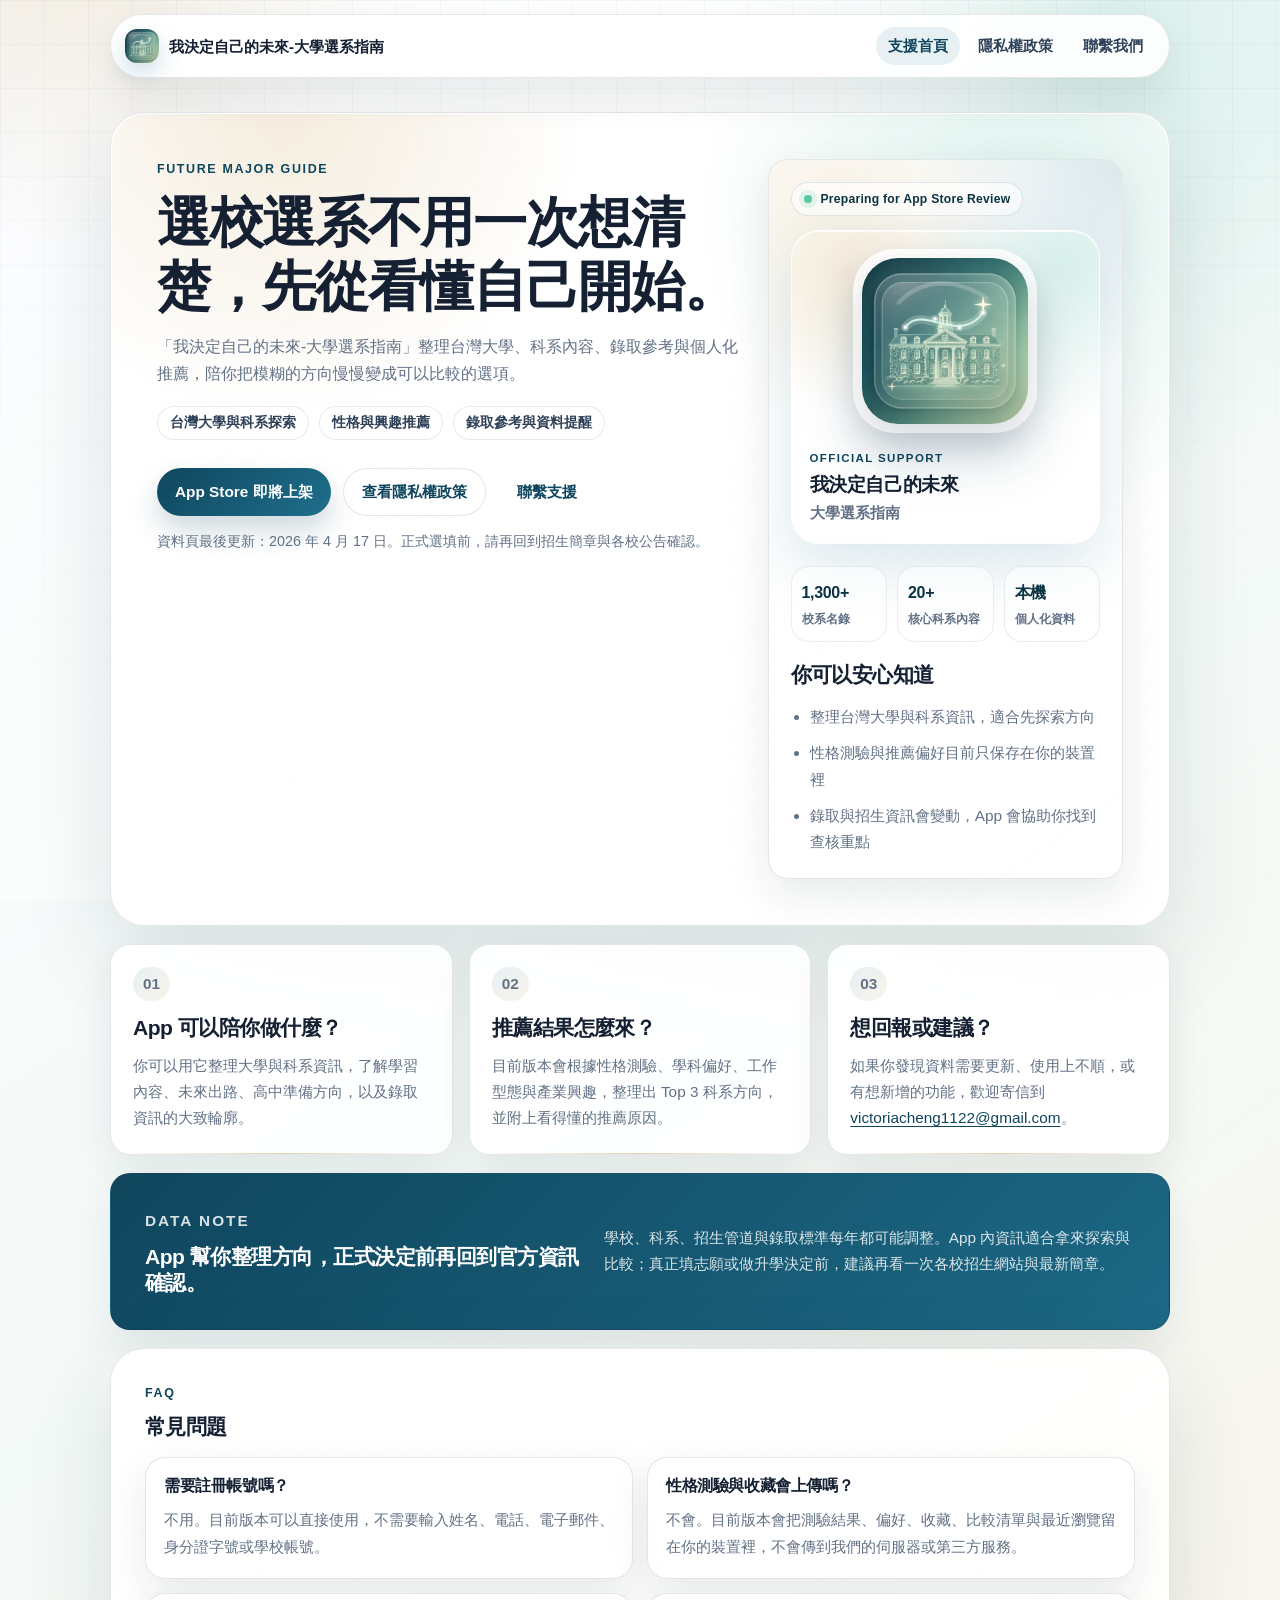
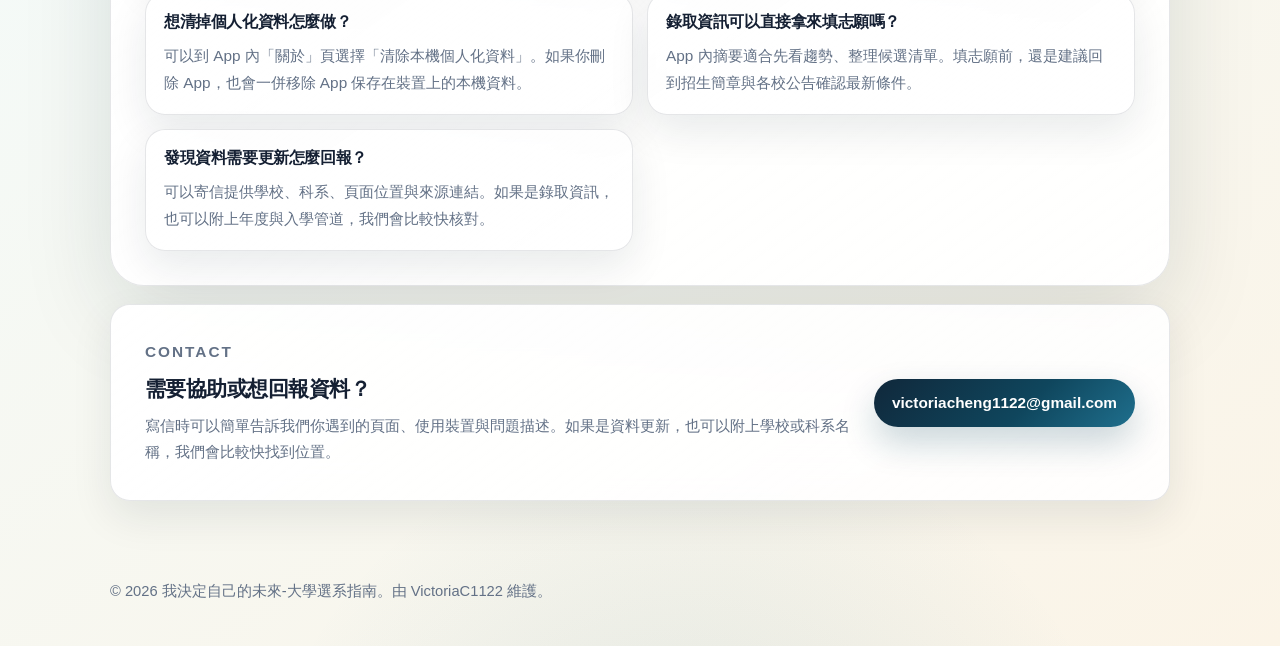
==== commit 36bee085: "Polish support site premium presentation" ====
--- a/index.html
+++ b/index.html
@@ -8,7 +8,7 @@
   <meta property="og:image" content="https://victoriac1122.github.io/future-major-guide-support-site/assets/app-icon-512.png">
   <link rel="icon" type="image/png" sizes="32x32" href="assets/favicon-32.png">
   <link rel="apple-touch-icon" href="assets/apple-touch-icon.png">
-  <link rel="stylesheet" href="styles.css?v=20260417-product-entry">
+  <link rel="stylesheet" href="styles.css?v=20260417-premium-entry">
 </head>
 <body>
   <a class="skip-link" href="#main">跳到主要內容</a>
@@ -30,9 +30,14 @@
   <main id="main">
     <section class="hero section" aria-labelledby="page-title">
       <div class="hero-copy">
-        <p class="eyebrow">Support Center</p>
+        <p class="eyebrow">Future Major Guide</p>
         <h1 id="page-title">選校選系不用一次想清楚，先從看懂自己開始。</h1>
         <p class="lead">「我決定自己的未來-大學選系指南」整理台灣大學、科系內容、錄取參考與個人化推薦，陪你把模糊的方向慢慢變成可以比較的選項。</p>
+        <div class="hero-highlights" aria-label="App 核心特色">
+          <span>台灣大學與科系探索</span>
+          <span>性格與興趣推薦</span>
+          <span>錄取參考與資料提醒</span>
+        </div>
         <div class="action-row" aria-label="主要操作">
           <span class="button primary is-disabled" aria-disabled="true">App Store 即將上架</span>
           <a class="button secondary" href="privacy.html">查看隱私權政策</a>
@@ -42,6 +47,10 @@
       </div>
 
       <aside class="hero-panel" aria-label="App 重點摘要">
+        <div class="status-pill" aria-label="App 上架狀態">
+          <span></span>
+          <strong>Preparing for App Store Review</strong>
+        </div>
         <div class="app-hero-visual" aria-label="我決定自己的未來 App 圖示">
           <div class="app-icon-stage">
             <img src="assets/app-icon-512.png" width="168" height="168" alt="">
@@ -50,6 +59,20 @@
             <p class="app-kicker">Official Support</p>
             <p class="app-name">我決定自己的未來</p>
             <p class="app-subtitle">大學選系指南</p>
+          </div>
+        </div>
+        <div class="mini-stats" aria-label="目前資料摘要">
+          <div>
+            <strong>1,300+</strong>
+            <span>校系名錄</span>
+          </div>
+          <div>
+            <strong>20+</strong>
+            <span>核心科系內容</span>
+          </div>
+          <div>
+            <strong>本機</strong>
+            <span>個人化資料</span>
           </div>
         </div>
         <div class="trust-panel">
--- a/styles.css
+++ b/styles.css
@@ -3,18 +3,20 @@
   --ink: #152033;
   --ink-soft: #2f4158;
   --muted: #637186;
-  --paper: rgba(255, 255, 255, 0.86);
+  --paper: rgba(255, 255, 255, 0.78);
   --paper-strong: #ffffff;
-  --line: rgba(21, 32, 51, 0.13);
+  --line: rgba(21, 32, 51, 0.11);
   --blue: #1f6f8d;
   --blue-deep: #0f465d;
+  --blue-ink: #0b3443;
   --mint: #99d8c9;
   --gold: #d1ad69;
   --cream: #f7f0df;
-  --shadow: 0 22px 70px rgba(30, 47, 71, 0.14);
-  --shadow-soft: 0 12px 32px rgba(30, 47, 71, 0.09);
-  --radius-lg: 24px;
-  --radius-md: 18px;
+  --shadow: 0 30px 90px rgba(10, 35, 49, 0.13);
+  --shadow-soft: 0 16px 42px rgba(10, 35, 49, 0.09);
+  --radius-xl: 34px;
+  --radius-lg: 28px;
+  --radius-md: 20px;
   --content: 1060px;
   font-family: -apple-system, BlinkMacSystemFont, "SF Pro Text", "Noto Sans TC", "PingFang TC", "Microsoft JhengHei", sans-serif;
   font-size: 16px;
@@ -34,9 +36,10 @@
   margin: 0;
   color: var(--ink);
   background:
-    radial-gradient(circle at 8% 0%, rgba(209, 173, 105, 0.18), transparent 20rem),
-    radial-gradient(circle at 88% 4%, rgba(153, 216, 201, 0.24), transparent 23rem),
-    linear-gradient(145deg, #fbfcff 0%, #f3fafb 52%, #faf4e7 100%);
+    radial-gradient(circle at 8% -6%, rgba(209, 173, 105, 0.28), transparent 24rem),
+    radial-gradient(circle at 84% 2%, rgba(153, 216, 201, 0.34), transparent 28rem),
+    radial-gradient(circle at 54% 110%, rgba(31, 111, 141, 0.12), transparent 28rem),
+    linear-gradient(145deg, #fbfcff 0%, #f4faf8 48%, #fbf4e7 100%);
   font-size: 1rem;
   line-height: 1.68;
   overflow-x: hidden;
@@ -56,6 +59,17 @@
   mask-image: linear-gradient(to bottom, black 0%, transparent 82%);
 }
 
+body::after {
+  position: fixed;
+  inset: 0;
+  z-index: -2;
+  content: "";
+  pointer-events: none;
+  background:
+    linear-gradient(120deg, transparent 0%, rgba(255, 255, 255, 0.72) 38%, transparent 62%),
+    radial-gradient(circle at 50% 10%, rgba(255, 255, 255, 0.9), transparent 32rem);
+}
+
 a {
   color: var(--blue-deep);
   text-underline-offset: 0.18em;
@@ -103,7 +117,9 @@
   padding: 12px 14px;
   border: 1px solid var(--line);
   border-radius: 999px;
-  background: rgba(255, 255, 255, 0.78);
+  background:
+    linear-gradient(135deg, rgba(255, 255, 255, 0.88), rgba(255, 255, 255, 0.62)),
+    rgba(255, 255, 255, 0.7);
   box-shadow: var(--shadow-soft);
   backdrop-filter: blur(22px);
 }
@@ -155,19 +171,35 @@
 .section {
   margin-top: 18px;
   border: 1px solid var(--line);
-  border-radius: var(--radius-lg);
-  background: var(--paper);
+  border-radius: var(--radius-xl);
+  background:
+    linear-gradient(145deg, rgba(255, 255, 255, 0.86), rgba(255, 255, 255, 0.58)),
+    var(--paper);
   box-shadow: var(--shadow);
   backdrop-filter: blur(24px);
 }
 
 .hero {
+  position: relative;
+  overflow: hidden;
   display: grid;
   grid-template-columns: minmax(0, 1.25fr) minmax(320px, 0.75fr);
   gap: 18px;
   align-items: stretch;
   margin-top: 34px;
   padding: clamp(26px, 4.4vw, 46px);
+}
+
+.hero::before {
+  position: absolute;
+  inset: 1px;
+  z-index: -1;
+  content: "";
+  border-radius: calc(var(--radius-xl) - 1px);
+  background:
+    radial-gradient(circle at 16% 0%, rgba(209, 173, 105, 0.22), transparent 19rem),
+    radial-gradient(circle at 86% 12%, rgba(153, 216, 201, 0.34), transparent 20rem),
+    linear-gradient(145deg, rgba(255, 255, 255, 0.8), rgba(255, 255, 255, 0.2));
 }
 
 .hero-copy {
@@ -183,13 +215,54 @@
 .policy-hero {
   border: 1px solid var(--line);
   border-radius: var(--radius-md);
-  background: rgba(255, 255, 255, 0.72);
+  background:
+    linear-gradient(145deg, rgba(255, 255, 255, 0.88), rgba(255, 255, 255, 0.58)),
+    rgba(255, 255, 255, 0.72);
   box-shadow: var(--shadow-soft);
 }
 
 .hero-panel {
+  position: relative;
+  overflow: hidden;
   padding: 22px;
   align-self: stretch;
+}
+
+.hero-panel::before {
+  position: absolute;
+  inset: 0;
+  content: "";
+  pointer-events: none;
+  background:
+    radial-gradient(circle at 20% 10%, rgba(209, 173, 105, 0.18), transparent 12rem),
+    radial-gradient(circle at 100% 0%, rgba(31, 111, 141, 0.16), transparent 13rem);
+}
+
+.hero-panel > * {
+  position: relative;
+}
+
+.status-pill {
+  display: inline-flex;
+  min-height: 34px;
+  align-items: center;
+  gap: 9px;
+  margin-bottom: 14px;
+  padding: 0 12px;
+  border: 1px solid rgba(15, 70, 93, 0.12);
+  border-radius: 999px;
+  background: rgba(255, 255, 255, 0.62);
+  color: var(--blue-ink);
+  font-size: 0.76rem;
+  letter-spacing: 0.02em;
+}
+
+.status-pill span {
+  width: 8px;
+  height: 8px;
+  border-radius: 999px;
+  background: #5ac8a8;
+  box-shadow: 0 0 0 5px rgba(90, 200, 168, 0.16);
 }
 
 .app-hero-visual {
@@ -200,11 +273,13 @@
   border: 1px solid rgba(255, 255, 255, 0.78);
   border-radius: 28px;
   background:
-    radial-gradient(circle at 18% 12%, rgba(209, 173, 105, 0.2), transparent 9rem),
-    radial-gradient(circle at 90% 10%, rgba(153, 216, 201, 0.32), transparent 10rem),
-    linear-gradient(145deg, rgba(255, 255, 255, 0.82), rgba(255, 255, 255, 0.34)),
+    radial-gradient(circle at 18% 12%, rgba(209, 173, 105, 0.24), transparent 9rem),
+    radial-gradient(circle at 90% 10%, rgba(153, 216, 201, 0.36), transparent 10rem),
+    linear-gradient(145deg, rgba(255, 255, 255, 0.88), rgba(255, 255, 255, 0.34)),
     rgba(255, 255, 255, 0.52);
-  box-shadow: 0 20px 48px rgba(31, 111, 141, 0.16);
+  box-shadow:
+    0 24px 60px rgba(31, 111, 141, 0.16),
+    inset 0 1px 0 rgba(255, 255, 255, 0.86);
 }
 
 .app-icon-stage {
@@ -241,6 +316,41 @@
   box-shadow: 0 16px 34px rgba(21, 32, 51, 0.16);
 }
 
+.mini-stats {
+  display: grid;
+  grid-template-columns: repeat(3, minmax(0, 1fr));
+  gap: 10px;
+  margin-bottom: 18px;
+}
+
+.mini-stats div {
+  min-height: 76px;
+  padding: 13px 10px;
+  border: 1px solid rgba(21, 32, 51, 0.08);
+  border-radius: 18px;
+  background: rgba(255, 255, 255, 0.58);
+}
+
+.mini-stats strong,
+.mini-stats span {
+  display: block;
+}
+
+.mini-stats strong {
+  color: var(--blue-ink);
+  font-size: 1rem;
+  font-weight: 850;
+  letter-spacing: -0.02em;
+}
+
+.mini-stats span {
+  margin-top: 4px;
+  color: var(--muted);
+  font-size: 0.78rem;
+  font-weight: 680;
+  line-height: 1.35;
+}
+
 .app-kicker {
   margin-bottom: 5px;
   color: var(--blue-deep);
@@ -312,6 +422,26 @@
   color: var(--muted);
   font-size: clamp(1rem, 1.15vw, 1.08rem);
   line-height: 1.72;
+}
+
+.hero-highlights {
+  display: flex;
+  flex-wrap: wrap;
+  gap: 10px;
+  margin-top: 18px;
+}
+
+.hero-highlights span {
+  display: inline-flex;
+  min-height: 34px;
+  align-items: center;
+  padding: 0 12px;
+  border: 1px solid rgba(15, 70, 93, 0.1);
+  border-radius: 999px;
+  background: rgba(255, 255, 255, 0.58);
+  color: var(--ink-soft);
+  font-size: 0.88rem;
+  font-weight: 720;
 }
 
 .action-row {
@@ -336,9 +466,9 @@
 }
 
 .button.primary {
-  background: var(--ink);
+  background: linear-gradient(135deg, #10283b, #0f465d 58%, #1f6f8d);
   color: #fff;
-  box-shadow: 0 14px 28px rgba(21, 32, 51, 0.2);
+  box-shadow: 0 16px 34px rgba(15, 70, 93, 0.22);
 }
 
 .button.primary.is-disabled {
@@ -349,7 +479,7 @@
 
 .button.secondary {
   border: 1px solid var(--line);
-  background: var(--paper-strong);
+  background: rgba(255, 255, 255, 0.72);
   color: var(--blue-deep);
 }
 
@@ -391,7 +521,17 @@
 }
 
 .card {
+  position: relative;
+  overflow: hidden;
   padding: 22px;
+}
+
+.card::after {
+  position: absolute;
+  inset: auto 18px 0;
+  height: 1px;
+  content: "";
+  background: linear-gradient(90deg, transparent, rgba(209, 173, 105, 0.55), transparent);
 }
 
 .card-label {
@@ -399,7 +539,7 @@
   margin-bottom: 14px;
   padding: 4px 10px;
   border-radius: 999px;
-  background: rgba(31, 111, 141, 0.1);
+  background: linear-gradient(135deg, rgba(31, 111, 141, 0.11), rgba(209, 173, 105, 0.13));
   color: var(--blue-deep);
   font-size: 0.82rem;
   font-weight: 850;
@@ -431,6 +571,22 @@
   gap: 24px;
   align-items: center;
   padding: clamp(22px, 3.4vw, 34px);
+}
+
+.info-band {
+  background:
+    linear-gradient(135deg, rgba(15, 70, 93, 0.94), rgba(31, 111, 141, 0.84)),
+    var(--blue-deep);
+}
+
+.info-band .eyebrow,
+.info-band h2,
+.info-band p {
+  color: #fff;
+}
+
+.info-band p {
+  opacity: 0.84;
 }
 
 .faq {
@@ -565,6 +721,7 @@
 @media (max-width: 560px) {
   :root {
     font-size: 15px;
+    --radius-xl: 24px;
     --radius-lg: 20px;
     --radius-md: 16px;
     --shadow: 0 14px 38px rgba(30, 47, 71, 0.1);
@@ -573,8 +730,8 @@
 
   body {
     background:
-      radial-gradient(circle at 0% 0%, rgba(209, 173, 105, 0.14), transparent 16rem),
-      radial-gradient(circle at 100% 0%, rgba(153, 216, 201, 0.2), transparent 18rem),
+      radial-gradient(circle at 0% 0%, rgba(209, 173, 105, 0.18), transparent 16rem),
+      radial-gradient(circle at 100% 0%, rgba(153, 216, 201, 0.24), transparent 18rem),
       linear-gradient(145deg, #fbfcff 0%, #f5fbfb 58%, #fbf5e9 100%);
     line-height: 1.62;
   }
@@ -647,6 +804,17 @@
     margin-top: 18px;
   }
 
+  .hero-highlights {
+    gap: 8px;
+    margin-top: 15px;
+  }
+
+  .hero-highlights span {
+    min-height: 32px;
+    padding: 0 10px;
+    font-size: 0.82rem;
+  }
+
   h1 {
     font-size: clamp(1.58rem, 7.4vw, 2.05rem);
     line-height: 1.2;
@@ -711,6 +879,13 @@
     background: rgba(255, 255, 255, 0.58);
   }
 
+  .status-pill {
+    width: 100%;
+    justify-content: center;
+    margin-bottom: 12px;
+    font-size: 0.7rem;
+  }
+
   .app-hero-visual {
     grid-template-columns: auto minmax(0, 1fr);
     align-items: center;
@@ -734,6 +909,25 @@
   .app-icon-stage img {
     width: 78px;
     border-radius: 18px;
+  }
+
+  .mini-stats {
+    gap: 8px;
+    margin-bottom: 15px;
+  }
+
+  .mini-stats div {
+    min-height: 66px;
+    padding: 10px 8px;
+    border-radius: 15px;
+  }
+
+  .mini-stats strong {
+    font-size: 0.9rem;
+  }
+
+  .mini-stats span {
+    font-size: 0.72rem;
   }
 
   .app-name {
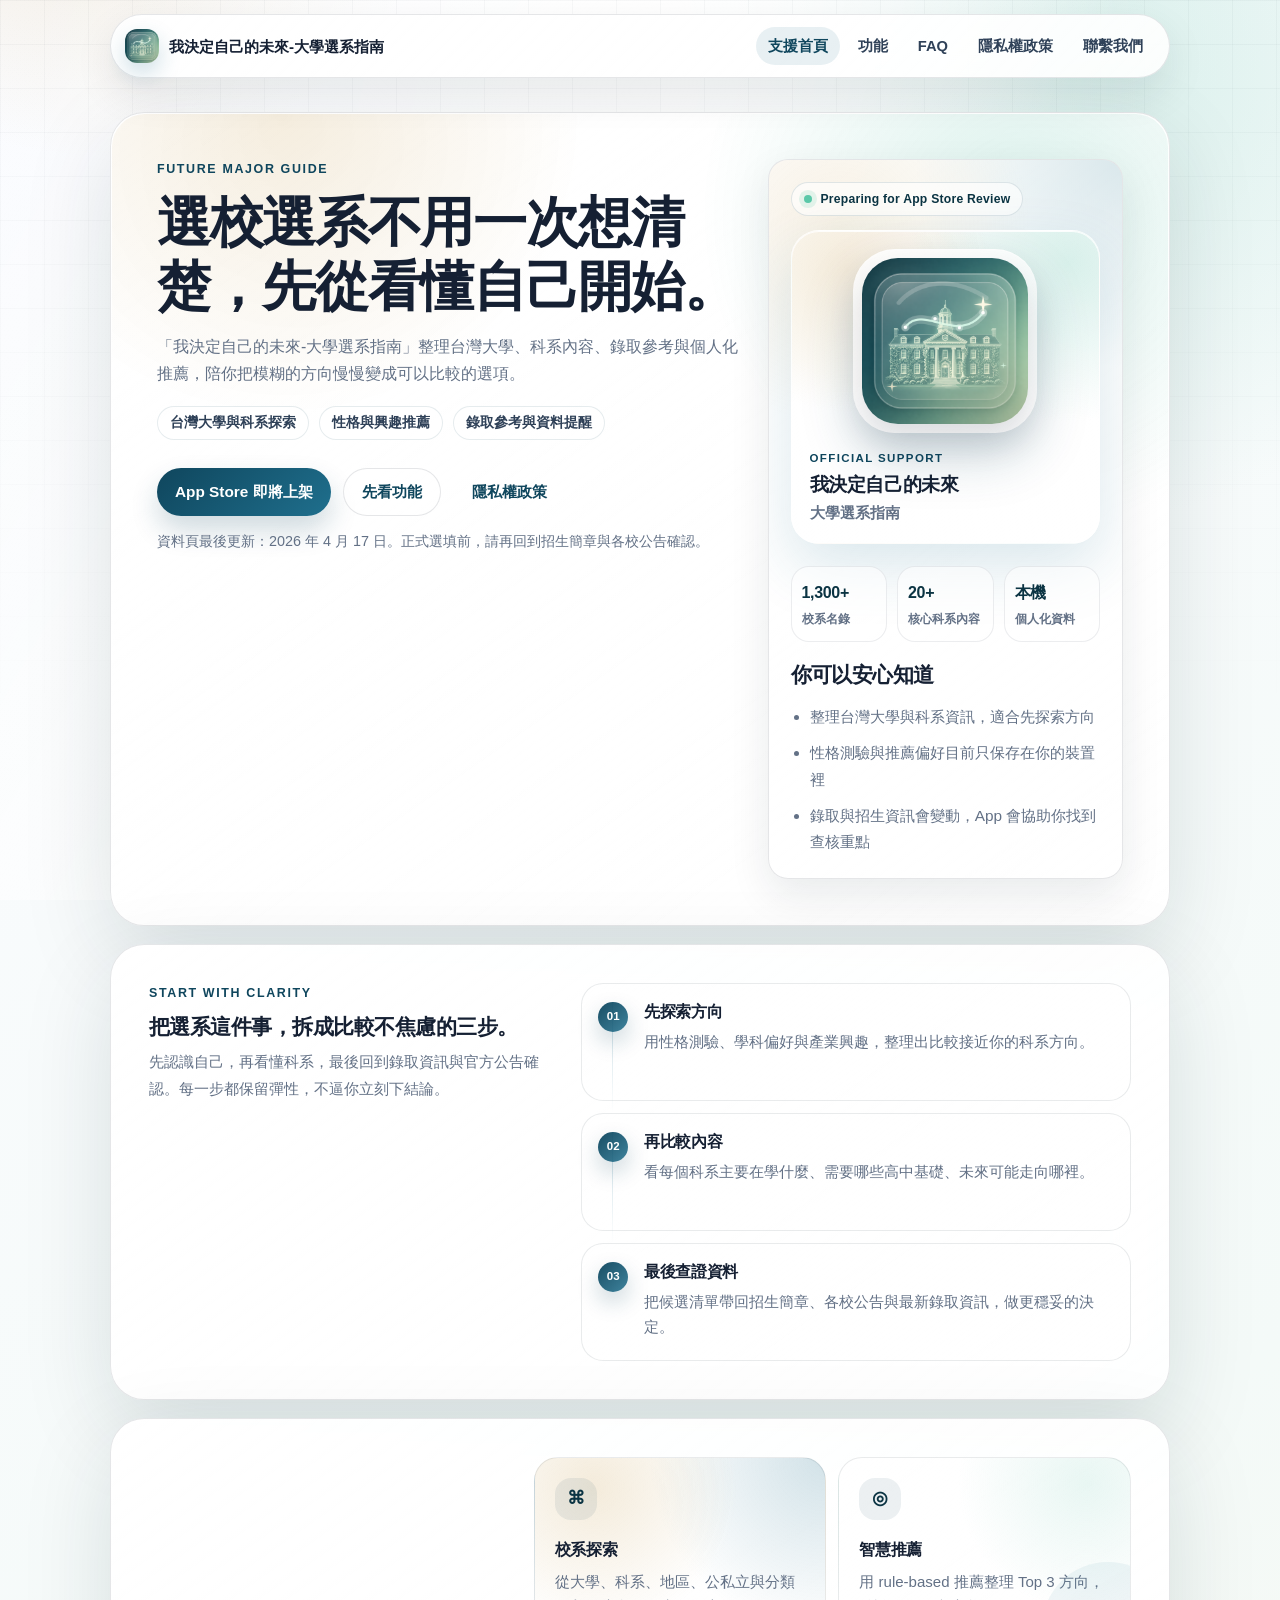
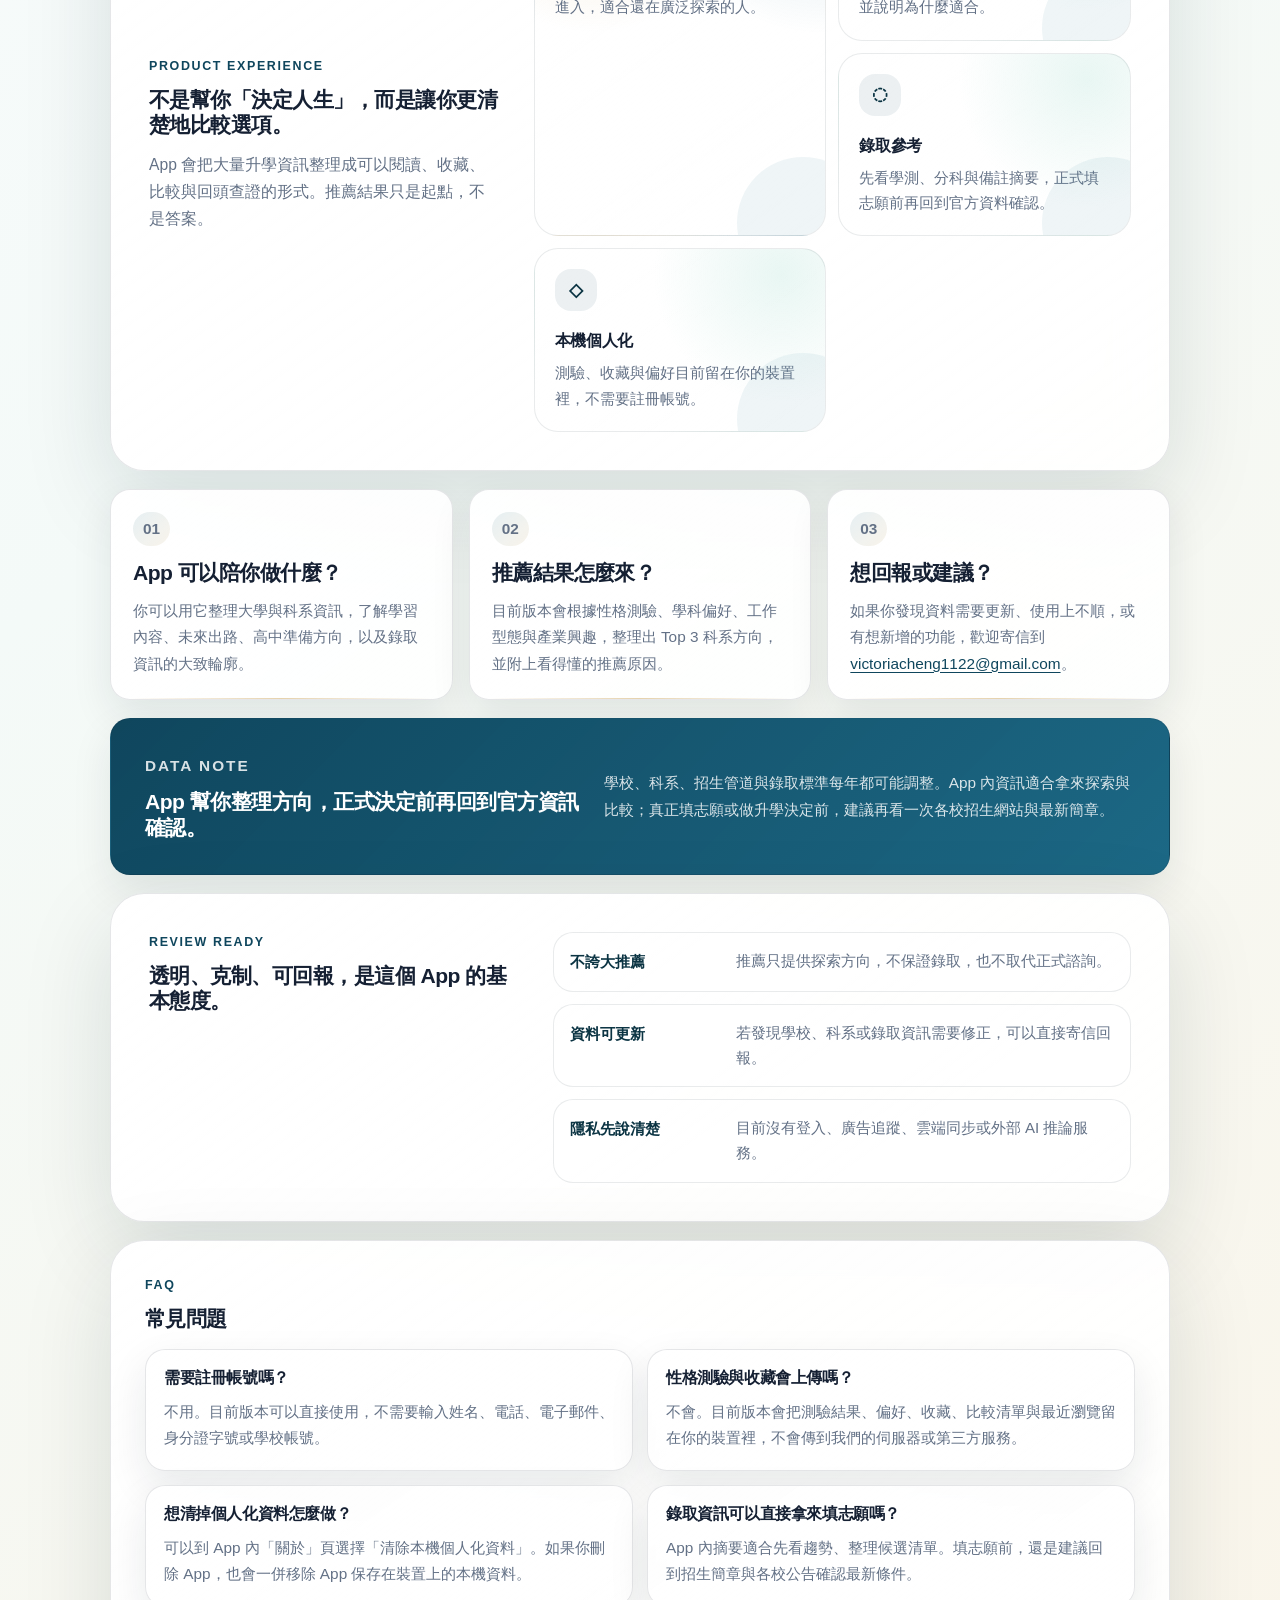
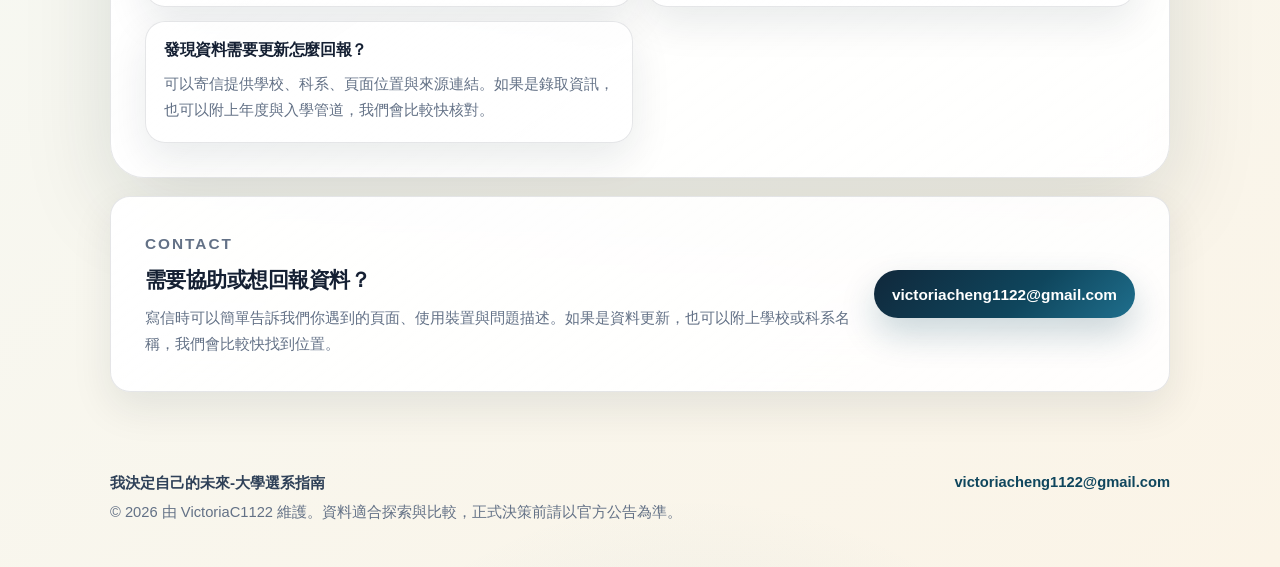
==== commit da5a188c: "Elevate support site product experience" ====
--- a/index.html
+++ b/index.html
@@ -5,6 +5,9 @@
   <meta name="viewport" content="width=device-width, initial-scale=1">
   <title>我決定自己的未來-大學選系指南｜支援中心</title>
   <meta name="description" content="我決定自己的未來-大學選系指南的官方支援頁，提供 App 功能說明、資料範圍、常見問題、隱私權政策與聯絡方式。">
+  <meta name="theme-color" content="#f4faf8">
+  <meta property="og:title" content="我決定自己的未來-大學選系指南">
+  <meta property="og:description" content="整理台灣大學、科系內容、錄取參考與個人化推薦，陪你把模糊方向變成可以比較的選項。">
   <meta property="og:image" content="https://victoriac1122.github.io/future-major-guide-support-site/assets/app-icon-512.png">
   <link rel="icon" type="image/png" sizes="32x32" href="assets/favicon-32.png">
   <link rel="apple-touch-icon" href="assets/apple-touch-icon.png">
@@ -21,6 +24,8 @@
       </a>
       <div class="nav-links">
         <a href="./" aria-current="page">支援首頁</a>
+        <a href="#features">功能</a>
+        <a href="#faq-title">FAQ</a>
         <a href="privacy.html">隱私權政策</a>
         <a href="mailto:victoriacheng1122@gmail.com">聯繫我們</a>
       </div>
@@ -40,8 +45,8 @@
         </div>
         <div class="action-row" aria-label="主要操作">
           <span class="button primary is-disabled" aria-disabled="true">App Store 即將上架</span>
-          <a class="button secondary" href="privacy.html">查看隱私權政策</a>
-          <a class="button tertiary" href="mailto:victoriacheng1122@gmail.com">聯繫支援</a>
+          <a class="button secondary" href="#features">先看功能</a>
+          <a class="button tertiary" href="privacy.html">隱私權政策</a>
         </div>
         <p class="hero-note">資料頁最後更新：2026 年 4 月 17 日。正式選填前，請再回到招生簡章與各校公告確認。</p>
       </div>
@@ -86,6 +91,61 @@
       </aside>
     </section>
 
+    <section class="section journey" aria-labelledby="journey-title">
+      <div class="section-heading">
+        <p class="eyebrow">Start With Clarity</p>
+        <h2 id="journey-title">把選系這件事，拆成比較不焦慮的三步。</h2>
+        <p>先認識自己，再看懂科系，最後回到錄取資訊與官方公告確認。每一步都保留彈性，不逼你立刻下結論。</p>
+      </div>
+      <div class="journey-steps">
+        <article>
+          <span>01</span>
+          <h3>先探索方向</h3>
+          <p>用性格測驗、學科偏好與產業興趣，整理出比較接近你的科系方向。</p>
+        </article>
+        <article>
+          <span>02</span>
+          <h3>再比較內容</h3>
+          <p>看每個科系主要在學什麼、需要哪些高中基礎、未來可能走向哪裡。</p>
+        </article>
+        <article>
+          <span>03</span>
+          <h3>最後查證資料</h3>
+          <p>把候選清單帶回招生簡章、各校公告與最新錄取資訊，做更穩妥的決定。</p>
+        </article>
+      </div>
+    </section>
+
+    <section class="section feature-showcase" id="features" aria-labelledby="features-title">
+      <div class="feature-copy">
+        <p class="eyebrow">Product Experience</p>
+        <h2 id="features-title">不是幫你「決定人生」，而是讓你更清楚地比較選項。</h2>
+        <p>App 會把大量升學資訊整理成可以閱讀、收藏、比較與回頭查證的形式。推薦結果只是起點，不是答案。</p>
+      </div>
+      <div class="feature-grid">
+        <article class="feature-card large">
+          <span class="feature-icon">⌘</span>
+          <h3>校系探索</h3>
+          <p>從大學、科系、地區、公私立與分類進入，適合還在廣泛探索的人。</p>
+        </article>
+        <article class="feature-card">
+          <span class="feature-icon">◎</span>
+          <h3>智慧推薦</h3>
+          <p>用 rule-based 推薦整理 Top 3 方向，並說明為什麼適合。</p>
+        </article>
+        <article class="feature-card">
+          <span class="feature-icon">◌</span>
+          <h3>錄取參考</h3>
+          <p>先看學測、分科與備註摘要，正式填志願前再回到官方資料確認。</p>
+        </article>
+        <article class="feature-card">
+          <span class="feature-icon">◇</span>
+          <h3>本機個人化</h3>
+          <p>測驗、收藏與偏好目前留在你的裝置裡，不需要註冊帳號。</p>
+        </article>
+      </div>
+    </section>
+
     <section class="section cards" aria-label="支援資訊">
       <article class="card">
         <p class="card-label">01</p>
@@ -114,6 +174,27 @@
       <p>學校、科系、招生管道與錄取標準每年都可能調整。App 內資訊適合拿來探索與比較；真正填志願或做升學決定前，建議再看一次各校招生網站與最新簡章。</p>
     </section>
 
+    <section class="section reassurance" aria-labelledby="reassurance-title">
+      <div>
+        <p class="eyebrow">Review Ready</p>
+        <h2 id="reassurance-title">透明、克制、可回報，是這個 App 的基本態度。</h2>
+      </div>
+      <div class="reassurance-list">
+        <article>
+          <strong>不誇大推薦</strong>
+          <span>推薦只提供探索方向，不保證錄取，也不取代正式諮詢。</span>
+        </article>
+        <article>
+          <strong>資料可更新</strong>
+          <span>若發現學校、科系或錄取資訊需要修正，可以直接寄信回報。</span>
+        </article>
+        <article>
+          <strong>隱私先說清楚</strong>
+          <span>目前沒有登入、廣告追蹤、雲端同步或外部 AI 推論服務。</span>
+        </article>
+      </div>
+    </section>
+
     <section class="section faq" aria-labelledby="faq-title">
       <div class="section-heading">
         <p class="eyebrow">FAQ</p>
@@ -159,7 +240,11 @@
   </main>
 
   <footer class="footer">
-    <p>© 2026 我決定自己的未來-大學選系指南。由 VictoriaC1122 維護。</p>
+    <div>
+      <strong>我決定自己的未來-大學選系指南</strong>
+      <p>© 2026 由 VictoriaC1122 維護。資料適合探索與比較，正式決策前請以官方公告為準。</p>
+    </div>
+    <a href="mailto:victoriacheng1122@gmail.com">victoriacheng1122@gmail.com</a>
   </footer>
 </body>
 </html>
--- a/styles.css
+++ b/styles.css
@@ -160,12 +160,20 @@
   color: var(--ink-soft);
   font-weight: 680;
   text-decoration: none;
+  transition:
+    background-color 160ms ease,
+    color 160ms ease,
+    transform 160ms ease;
 }
 
 .nav-links a:hover,
 .nav-links a[aria-current="page"] {
   background: rgba(31, 111, 141, 0.1);
   color: var(--blue-deep);
+}
+
+.nav-links a:hover {
+  transform: translateY(-1px);
 }
 
 .section {
@@ -463,6 +471,10 @@
   line-height: 1.25;
   text-align: center;
   text-decoration: none;
+  transition:
+    box-shadow 160ms ease,
+    transform 160ms ease,
+    background-color 160ms ease;
 }
 
 .button.primary {
@@ -486,6 +498,14 @@
 .button.tertiary {
   border: 1px solid transparent;
   color: var(--blue-deep);
+}
+
+.button:not(.is-disabled):hover {
+  transform: translateY(-1px);
+}
+
+.button:not(.is-disabled):active {
+  transform: translateY(0);
 }
 
 .hero-note {
@@ -520,10 +540,159 @@
   backdrop-filter: none;
 }
 
+.journey {
+  display: grid;
+  grid-template-columns: minmax(0, 0.84fr) minmax(0, 1.16fr);
+  gap: clamp(20px, 3vw, 34px);
+  align-items: start;
+  padding: clamp(22px, 3.6vw, 38px);
+}
+
+.journey-steps {
+  display: grid;
+  gap: 12px;
+}
+
+.journey-steps article {
+  position: relative;
+  min-height: 118px;
+  padding: 18px 18px 18px 62px;
+  border: 1px solid rgba(21, 32, 51, 0.09);
+  border-radius: 22px;
+  background:
+    linear-gradient(145deg, rgba(255, 255, 255, 0.88), rgba(255, 255, 255, 0.54)),
+    rgba(255, 255, 255, 0.66);
+}
+
+.journey-steps article::before {
+  position: absolute;
+  top: 18px;
+  bottom: -13px;
+  left: 30px;
+  width: 1px;
+  content: "";
+  background: linear-gradient(to bottom, rgba(31, 111, 141, 0.26), transparent);
+}
+
+.journey-steps article:last-child::before {
+  display: none;
+}
+
+.journey-steps span {
+  position: absolute;
+  top: 18px;
+  left: 16px;
+  display: grid;
+  width: 30px;
+  height: 30px;
+  place-items: center;
+  border-radius: 999px;
+  background: linear-gradient(135deg, rgba(15, 70, 93, 0.96), rgba(31, 111, 141, 0.86));
+  color: #fff;
+  font-size: 0.72rem;
+  font-weight: 850;
+  box-shadow: 0 10px 22px rgba(15, 70, 93, 0.22);
+}
+
+.journey-steps h3,
+.journey-steps p {
+  position: relative;
+}
+
+.journey-steps p {
+  margin-top: 8px;
+  color: var(--muted);
+  font-size: 0.94rem;
+  line-height: 1.68;
+}
+
+.feature-showcase {
+  display: grid;
+  grid-template-columns: minmax(260px, 0.74fr) minmax(0, 1.26fr);
+  gap: clamp(20px, 3vw, 34px);
+  align-items: stretch;
+  padding: clamp(22px, 3.6vw, 38px);
+}
+
+.feature-copy {
+  display: flex;
+  min-height: 100%;
+  flex-direction: column;
+  justify-content: center;
+}
+
+.feature-copy p:not(.eyebrow) {
+  margin-top: 14px;
+  color: var(--muted);
+  font-size: 0.98rem;
+  line-height: 1.72;
+}
+
+.feature-grid {
+  display: grid;
+  grid-template-columns: repeat(2, minmax(0, 1fr));
+  gap: 12px;
+}
+
+.feature-card {
+  position: relative;
+  overflow: hidden;
+  min-height: 170px;
+  padding: 20px;
+  border: 1px solid rgba(21, 32, 51, 0.09);
+  border-radius: 24px;
+  background:
+    radial-gradient(circle at 85% 14%, rgba(153, 216, 201, 0.22), transparent 8rem),
+    linear-gradient(145deg, rgba(255, 255, 255, 0.88), rgba(255, 255, 255, 0.55));
+}
+
+.feature-card.large {
+  grid-row: span 2;
+  min-height: 100%;
+  background:
+    radial-gradient(circle at 20% 8%, rgba(209, 173, 105, 0.24), transparent 9rem),
+    radial-gradient(circle at 100% 0%, rgba(31, 111, 141, 0.2), transparent 11rem),
+    linear-gradient(145deg, rgba(255, 255, 255, 0.9), rgba(255, 255, 255, 0.48));
+}
+
+.feature-card::after {
+  position: absolute;
+  right: -44px;
+  bottom: -54px;
+  width: 132px;
+  height: 132px;
+  content: "";
+  border-radius: 999px;
+  background: rgba(31, 111, 141, 0.07);
+}
+
+.feature-icon {
+  display: grid;
+  width: 42px;
+  height: 42px;
+  margin-bottom: 20px;
+  place-items: center;
+  border-radius: 16px;
+  background: rgba(15, 70, 93, 0.08);
+  color: var(--blue-ink);
+  font-size: 1.15rem;
+  font-weight: 850;
+}
+
+.feature-card p {
+  margin-top: 10px;
+  color: var(--muted);
+  font-size: 0.94rem;
+  line-height: 1.68;
+}
+
 .card {
   position: relative;
   overflow: hidden;
   padding: 22px;
+  transition:
+    box-shadow 180ms ease,
+    transform 180ms ease;
 }
 
 .card::after {
@@ -532,6 +701,14 @@
   height: 1px;
   content: "";
   background: linear-gradient(90deg, transparent, rgba(209, 173, 105, 0.55), transparent);
+}
+
+.card:hover,
+.faq-item:hover,
+.feature-card:hover,
+.journey-steps article:hover {
+  transform: translateY(-2px);
+  box-shadow: 0 20px 48px rgba(10, 35, 49, 0.11);
 }
 
 .card-label {
@@ -589,6 +766,42 @@
   opacity: 0.84;
 }
 
+.reassurance {
+  display: grid;
+  grid-template-columns: minmax(0, 0.78fr) minmax(0, 1.22fr);
+  gap: clamp(20px, 3vw, 34px);
+  align-items: start;
+  padding: clamp(22px, 3.6vw, 38px);
+}
+
+.reassurance-list {
+  display: grid;
+  gap: 12px;
+}
+
+.reassurance-list article {
+  display: grid;
+  grid-template-columns: 150px minmax(0, 1fr);
+  gap: 16px;
+  align-items: start;
+  padding: 16px;
+  border: 1px solid rgba(21, 32, 51, 0.09);
+  border-radius: 20px;
+  background: rgba(255, 255, 255, 0.62);
+}
+
+.reassurance-list strong {
+  color: var(--blue-ink);
+  font-size: 0.96rem;
+  font-weight: 830;
+}
+
+.reassurance-list span {
+  color: var(--muted);
+  font-size: 0.94rem;
+  line-height: 1.64;
+}
+
 .faq {
   padding: clamp(22px, 3.4vw, 34px);
 }
@@ -613,6 +826,9 @@
 
 .faq-item {
   padding: 18px;
+  transition:
+    box-shadow 180ms ease,
+    transform 180ms ease;
 }
 
 .policy-main {
@@ -662,9 +878,30 @@
 }
 
 .footer {
+  display: flex;
+  align-items: flex-start;
+  justify-content: space-between;
+  gap: 20px;
   padding: 26px 0 42px;
   color: var(--muted);
   font-size: 0.92rem;
+}
+
+.footer strong {
+  display: block;
+  margin-bottom: 4px;
+  color: var(--ink-soft);
+  font-size: 0.95rem;
+}
+
+.footer p {
+  max-width: 660px;
+}
+
+.footer a {
+  flex: 0 0 auto;
+  font-weight: 720;
+  text-decoration: none;
 }
 
 @media (max-width: 900px) {
@@ -700,6 +937,9 @@
   }
 
   .hero,
+  .journey,
+  .feature-showcase,
+  .reassurance,
   .cards,
   .policy-grid,
   .info-band,
@@ -715,6 +955,20 @@
 
   .contact-card .button {
     width: fit-content;
+  }
+
+  .feature-grid {
+    grid-template-columns: 1fr;
+  }
+
+  .feature-card.large {
+    grid-row: auto;
+    min-height: 190px;
+  }
+
+  .reassurance-list article {
+    grid-template-columns: 1fr;
+    gap: 6px;
   }
 }
 
@@ -794,6 +1048,10 @@
     white-space: nowrap;
   }
 
+  .nav-links a:hover {
+    transform: none;
+  }
+
   .hero,
   .policy-hero {
     padding: 22px 17px;
@@ -856,6 +1114,9 @@
   }
 
   .card,
+  .journey,
+  .feature-showcase,
+  .reassurance,
   .faq,
   .faq-item,
   .policy-section,
@@ -865,6 +1126,38 @@
     padding: 16px;
   }
 
+  .journey-steps article {
+    min-height: auto;
+    padding: 16px 16px 16px 58px;
+    border-radius: 18px;
+  }
+
+  .journey-steps article::before {
+    left: 29px;
+  }
+
+  .journey-steps span {
+    top: 16px;
+    left: 15px;
+  }
+
+  .feature-grid {
+    gap: 10px;
+  }
+
+  .feature-card {
+    min-height: auto;
+    padding: 17px;
+    border-radius: 18px;
+  }
+
+  .feature-icon {
+    width: 38px;
+    height: 38px;
+    margin-bottom: 14px;
+    border-radius: 14px;
+  }
+
   .section {
     margin-top: 14px;
   }
@@ -945,6 +1238,10 @@
   }
 
   .card p,
+  .journey-steps p,
+  .feature-card p,
+  .feature-copy p:not(.eyebrow),
+  .reassurance-list span,
   .faq-item p,
   .policy-section p,
   .contact-card p,
@@ -955,21 +1252,41 @@
     line-height: 1.68;
   }
 
+  .reassurance-list article {
+    padding: 14px;
+    border-radius: 17px;
+  }
+
   .summary-pills span {
     width: 100%;
     justify-content: center;
   }
 
   .footer {
+    flex-direction: column;
+    gap: 10px;
     padding: 22px 0 calc(32px + env(safe-area-inset-bottom));
     font-size: 0.82rem;
     line-height: 1.55;
   }
+
+  .footer a {
+    width: 100%;
+    overflow-wrap: anywhere;
+  }
 }
 
 @media (prefers-reduced-motion: reduce) {
   html {
     scroll-behavior: auto;
+  }
+
+  *,
+  *::before,
+  *::after {
+    transition-duration: 0.01ms !important;
+    animation-duration: 0.01ms !important;
+    animation-iteration-count: 1 !important;
   }
 
   .app-icon-stage::after {
@@ -987,6 +1304,9 @@
   .hero,
   .policy-hero,
   .card,
+  .journey,
+  .feature-showcase,
+  .reassurance,
   .faq,
   .faq-item,
   .policy-section,
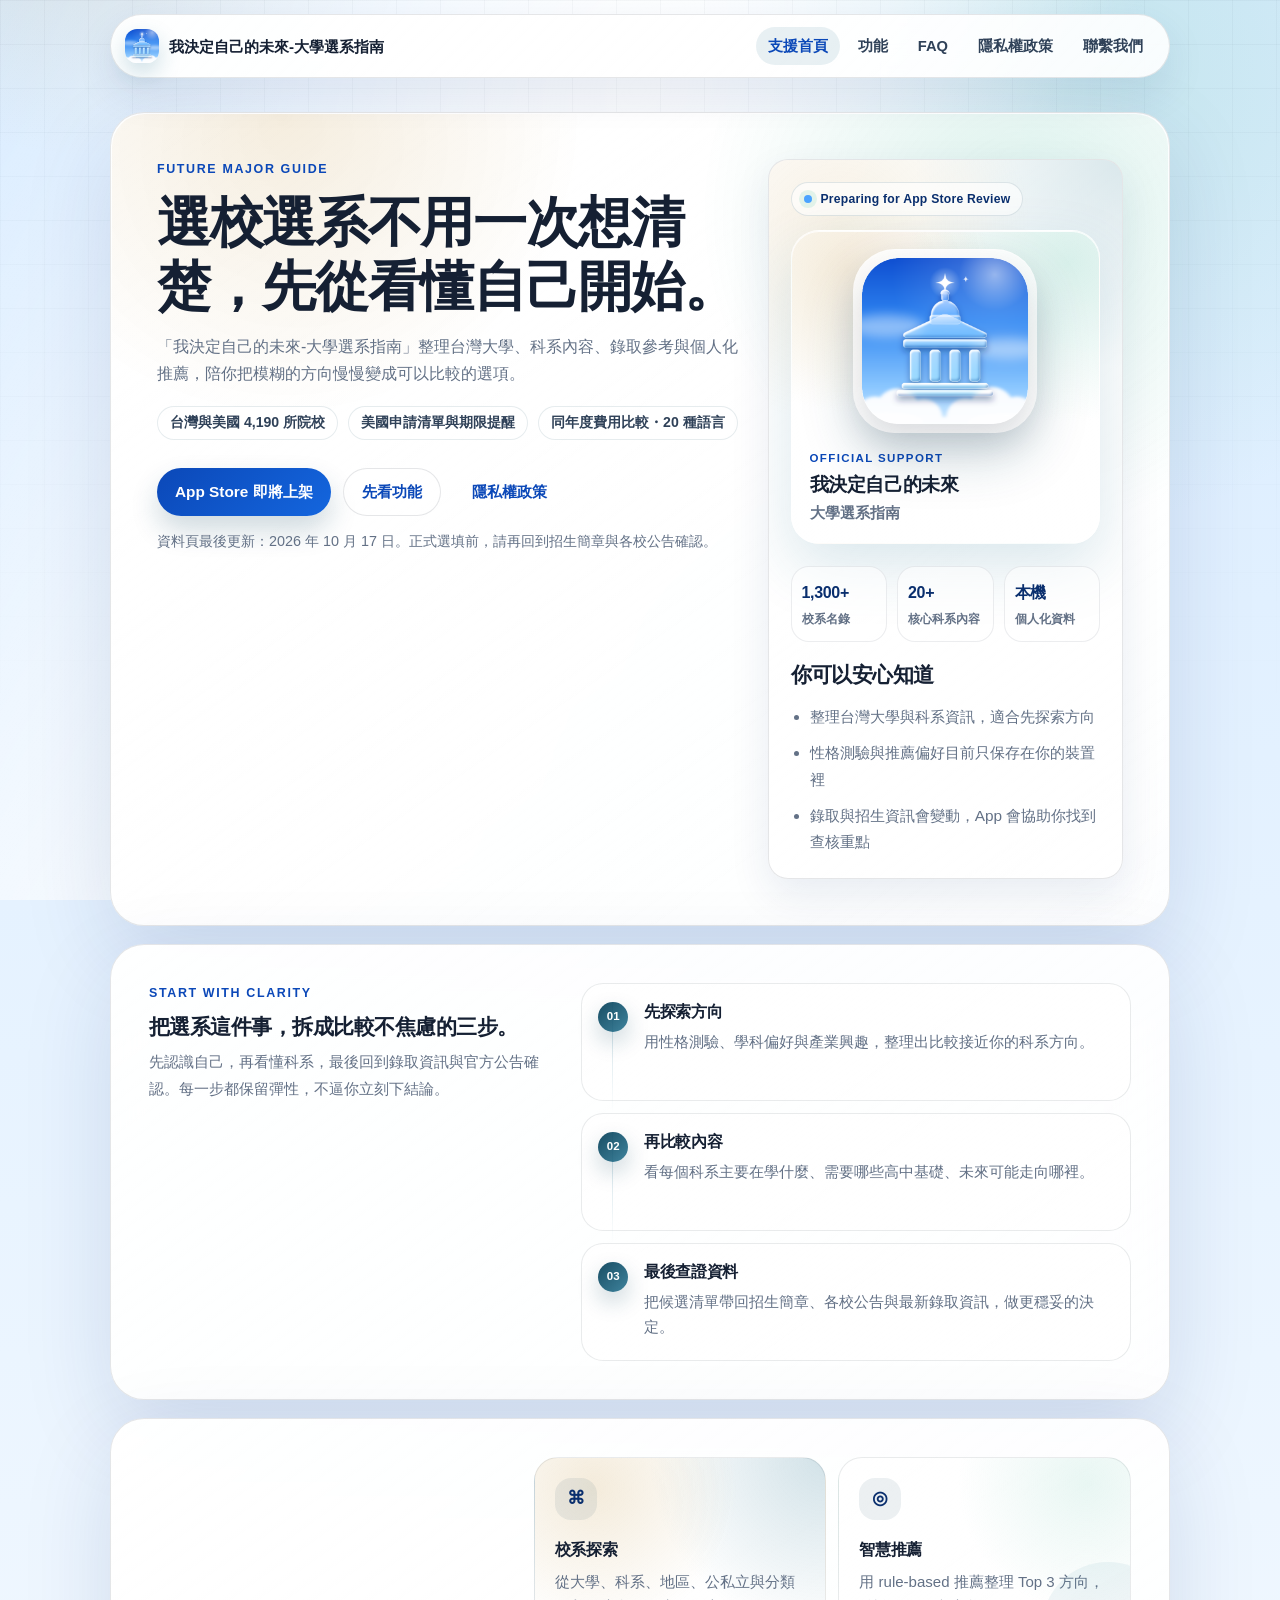
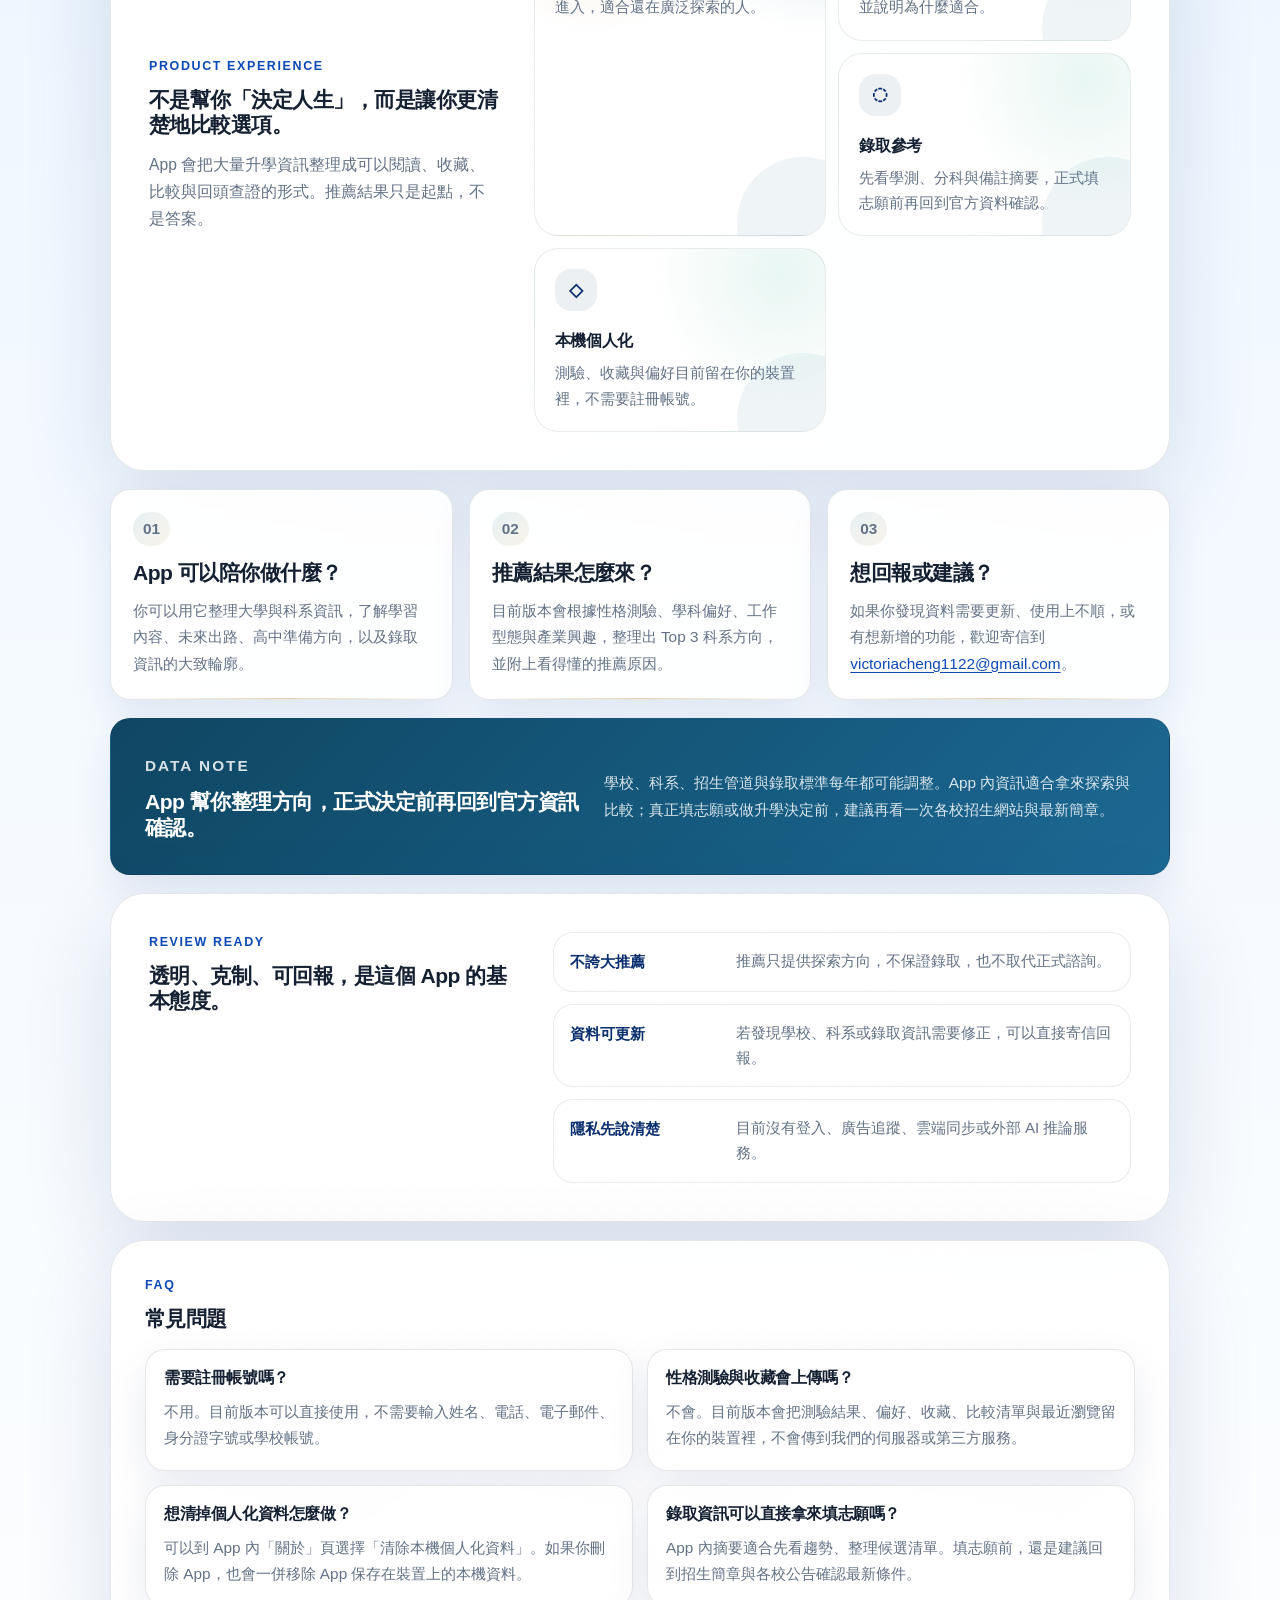
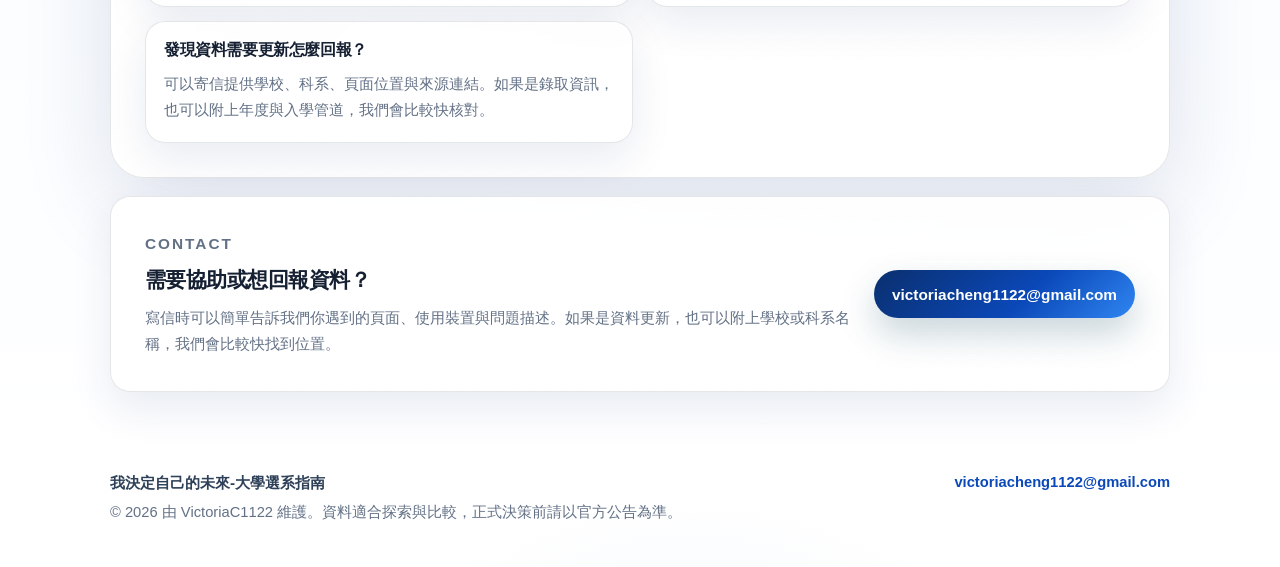
==== commit 891dfd0a: "Update support site for 1.0.2 and add App Store screenshots - Refresh copy, Liquid Glass school icon" ====
--- a/index.html
+++ b/index.html
@@ -5,13 +5,13 @@
   <meta name="viewport" content="width=device-width, initial-scale=1">
   <title>我決定自己的未來-大學選系指南｜支援中心</title>
   <meta name="description" content="我決定自己的未來-大學選系指南的官方支援頁，提供 App 功能說明、資料範圍、常見問題、隱私權政策與聯絡方式。">
-  <meta name="theme-color" content="#f4faf8">
+  <meta name="theme-color" content="#d9ecff">
   <meta property="og:title" content="我決定自己的未來-大學選系指南">
   <meta property="og:description" content="整理台灣大學、科系內容、錄取參考與個人化推薦，陪你把模糊方向變成可以比較的選項。">
   <meta property="og:image" content="https://victoriac1122.github.io/future-major-guide-support-site/assets/app-icon-512.png">
   <link rel="icon" type="image/png" sizes="32x32" href="assets/favicon-32.png">
   <link rel="apple-touch-icon" href="assets/apple-touch-icon.png">
-  <link rel="stylesheet" href="styles.css?v=20260417-premium-entry">
+  <link rel="stylesheet" href="styles.css?v=20261017-sky">
 </head>
 <body>
   <a class="skip-link" href="#main">跳到主要內容</a>
@@ -39,16 +39,16 @@
         <h1 id="page-title">選校選系不用一次想清楚，先從看懂自己開始。</h1>
         <p class="lead">「我決定自己的未來-大學選系指南」整理台灣大學、科系內容、錄取參考與個人化推薦，陪你把模糊的方向慢慢變成可以比較的選項。</p>
         <div class="hero-highlights" aria-label="App 核心特色">
-          <span>台灣大學與科系探索</span>
-          <span>性格與興趣推薦</span>
-          <span>錄取參考與資料提醒</span>
+          <span>台灣與美國 4,190 所院校</span>
+          <span>美國申請清單與期限提醒</span>
+          <span>同年度費用比較・20 種語言</span>
         </div>
         <div class="action-row" aria-label="主要操作">
           <span class="button primary is-disabled" aria-disabled="true">App Store 即將上架</span>
           <a class="button secondary" href="#features">先看功能</a>
           <a class="button tertiary" href="privacy.html">隱私權政策</a>
         </div>
-        <p class="hero-note">資料頁最後更新：2026 年 4 月 17 日。正式選填前，請再回到招生簡章與各校公告確認。</p>
+        <p class="hero-note">資料頁最後更新：2026 年 10 月 17 日。正式選填前，請再回到招生簡章與各校公告確認。</p>
       </div>
 
       <aside class="hero-panel" aria-label="App 重點摘要">
--- a/styles.css
+++ b/styles.css
@@ -6,14 +6,14 @@
   --paper: rgba(255, 255, 255, 0.78);
   --paper-strong: #ffffff;
   --line: rgba(21, 32, 51, 0.11);
-  --blue: #1f6f8d;
-  --blue-deep: #0f465d;
-  --blue-ink: #0b3443;
-  --mint: #99d8c9;
-  --gold: #d1ad69;
-  --cream: #f7f0df;
-  --shadow: 0 30px 90px rgba(10, 35, 49, 0.13);
-  --shadow-soft: 0 16px 42px rgba(10, 35, 49, 0.09);
+  --blue: #1466de;
+  --blue-deep: #0b48b8;
+  --blue-ink: #0a2f6e;
+  --mint: #9fd0ff;
+  --gold: #7cc0ff;
+  --cream: #eaf5ff;
+  --shadow: 0 30px 90px rgba(8, 40, 110, 0.13);
+  --shadow-soft: 0 16px 42px rgba(8, 40, 110, 0.09);
   --radius-xl: 34px;
   --radius-lg: 28px;
   --radius-md: 20px;
@@ -39,7 +39,7 @@
     radial-gradient(circle at 8% -6%, rgba(209, 173, 105, 0.28), transparent 24rem),
     radial-gradient(circle at 84% 2%, rgba(153, 216, 201, 0.34), transparent 28rem),
     radial-gradient(circle at 54% 110%, rgba(31, 111, 141, 0.12), transparent 28rem),
-    linear-gradient(145deg, #fbfcff 0%, #f4faf8 48%, #fbf4e7 100%);
+    linear-gradient(180deg, #d9ecff 0%, #f1f8ff 48%, #ffffff 100%);
   font-size: 1rem;
   line-height: 1.68;
   overflow-x: hidden;
@@ -269,7 +269,7 @@
   width: 8px;
   height: 8px;
   border-radius: 999px;
-  background: #5ac8a8;
+  background: #4aa3ff;
   box-shadow: 0 0 0 5px rgba(90, 200, 168, 0.16);
 }
 
@@ -478,7 +478,7 @@
 }
 
 .button.primary {
-  background: linear-gradient(135deg, #10283b, #0f465d 58%, #1f6f8d);
+  background: linear-gradient(135deg, #0a2f6e, #0b48b8 58%, #2f86f2);
   color: #fff;
   box-shadow: 0 16px 34px rgba(15, 70, 93, 0.22);
 }
@@ -708,7 +708,7 @@
 .feature-card:hover,
 .journey-steps article:hover {
   transform: translateY(-2px);
-  box-shadow: 0 20px 48px rgba(10, 35, 49, 0.11);
+  box-shadow: 0 20px 48px rgba(8, 40, 110, 0.11);
 }
 
 .card-label {
@@ -986,7 +986,7 @@
     background:
       radial-gradient(circle at 0% 0%, rgba(209, 173, 105, 0.18), transparent 16rem),
       radial-gradient(circle at 100% 0%, rgba(153, 216, 201, 0.24), transparent 18rem),
-      linear-gradient(145deg, #fbfcff 0%, #f5fbfb 58%, #fbf5e9 100%);
+      linear-gradient(180deg, #d9ecff 0%, #f1f8ff 58%, #ffffff 100%);
     line-height: 1.62;
   }
 
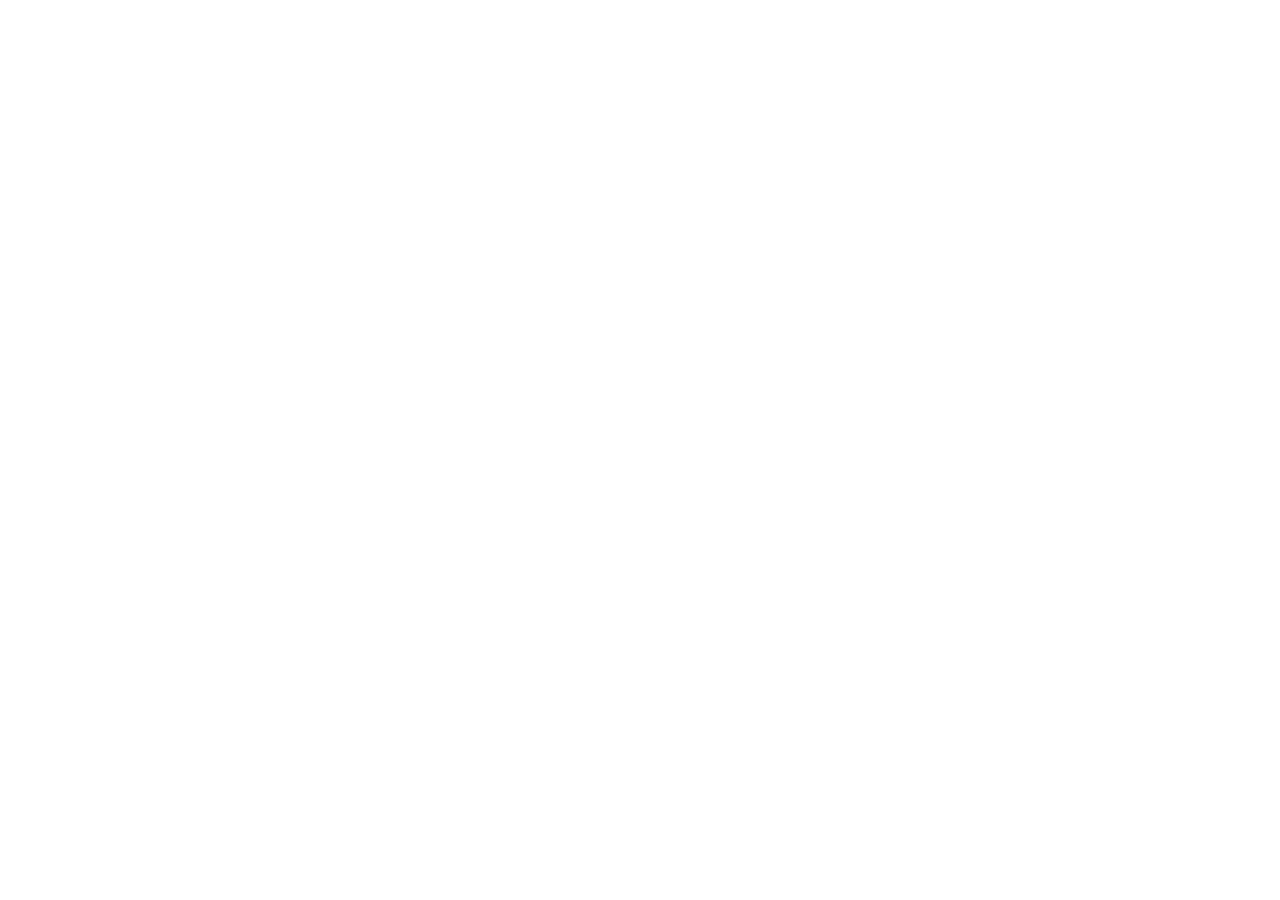
==== commit 82cd8bb0: "Redirect this site to the FireSparkle.Studio website Privacy, support and copyright information for " ====
--- a/index.html
+++ b/index.html
@@ -1,250 +1,58 @@
 <!doctype html>
-<html lang="zh-Hant-TW">
+<html lang="zh-Hant">
 <head>
-  <meta charset="utf-8">
-  <meta name="viewport" content="width=device-width, initial-scale=1">
-  <title>我決定自己的未來-大學選系指南｜支援中心</title>
-  <meta name="description" content="我決定自己的未來-大學選系指南的官方支援頁，提供 App 功能說明、資料範圍、常見問題、隱私權政策與聯絡方式。">
-  <meta name="theme-color" content="#d9ecff">
-  <meta property="og:title" content="我決定自己的未來-大學選系指南">
-  <meta property="og:description" content="整理台灣大學、科系內容、錄取參考與個人化推薦，陪你把模糊方向變成可以比較的選項。">
-  <meta property="og:image" content="https://victoriac1122.github.io/future-major-guide-support-site/assets/app-icon-512.png">
-  <link rel="icon" type="image/png" sizes="32x32" href="assets/favicon-32.png">
-  <link rel="apple-touch-icon" href="assets/apple-touch-icon.png">
-  <link rel="stylesheet" href="styles.css?v=20261017-sky">
+<meta charset="utf-8">
+<meta name="viewport" content="width=device-width, initial-scale=1, viewport-fit=cover">
+<title>我決定自己的未來-大學選系指南｜已搬到花火工作室官網</title>
+<meta name="description" content="《我決定自己的未來-大學選系指南》的隱私權政策、支援與聯絡資訊已搬到花火工作室 FireSparkle.Studio 官網。">
+<meta name="robots" content="noindex, follow">
+<link rel="canonical" href="https://firesparkle.com/app/future-major-guide/support/">
+<script>(function(){var b='https://firesparkle.com/app/future-major-guide/',k='support',r={},s=(location.search+location.hash).toLowerCase(),m=location.search.match(/[?&]lang=([A-Za-z-]+)/),l=m?m[1]:'',x={'pt-BR':'pt','zh-Hant':''};if(/copyright/.test(s))k='copyright';else if(/privacy/.test(s))k='privacy';else if(/support|contact/.test(s))k='support';else if(/terms/.test(s))k='terms';if(r[k])k=r[k];if(l in x)l=x[l];var u=k==='terms'?'https://www.apple.com/legal/internet-services/itunes/dev/stdeula/':b+(k==='privacy'?'privacy/':'support/')+(l?'?lang='+encodeURIComponent(l):'')+(k==='copyright'?'#copyright':'');window.__fsTarget=u;location.replace(u);})();</script>
+<meta http-equiv="refresh" content="0; url=https://firesparkle.com/app/future-major-guide/support/">
+<meta name="color-scheme" content="light dark">
+<meta name="theme-color" media="(prefers-color-scheme: light)" content="#f7f5f0">
+<meta name="theme-color" media="(prefers-color-scheme: dark)" content="#17161b">
+<link rel="icon" href="https://firesparkle.com/assets/brand/firesparkle-mark-112.png">
+<style>
+:root{--bg:#f7f5f0;--surface:#fffdf9;--ink:#1b1a1f;--ink-soft:#3f3d45;--muted:#726f78;--line:rgba(27,26,31,.12);--line-strong:rgba(27,26,31,.26);--accent:#9a7d49;--app:#1469de;color-scheme:light}
+@media (prefers-color-scheme:dark){:root{--bg:#17161b;--surface:#1f1e24;--ink:#f1ede6;--ink-soft:#d8d4cc;--muted:#9b968f;--line:rgba(241,237,230,.12);--line-strong:rgba(241,237,230,.26);--accent:#c3a66f;--app:#99ccff;color-scheme:dark}}
+*{box-sizing:border-box}
+body{margin:0;min-height:100vh;display:grid;place-items:center;padding:32px 16px;background:var(--bg);color:var(--ink-soft);font-family:"Times New Roman",Tinos,Times,"Noto Serif TC","Songti TC",PMingLiU,serif;font-size:17px;line-height:1.8;letter-spacing:.01em;-webkit-font-smoothing:antialiased}
+main{width:100%;max-width:560px;background:var(--surface);border:1px solid var(--line);border-radius:6px;padding:34px 30px 24px;box-shadow:0 2px 4px rgba(27,26,31,.04),0 24px 48px -28px rgba(27,26,31,.28);position:relative}
+main::before{content:"";position:absolute;left:30px;top:-1px;width:72px;height:2px;background:var(--app)}
+a{color:inherit}
+.brand{display:inline-flex;align-items:center;gap:10px;color:var(--ink);text-decoration:none;font-size:15px;letter-spacing:.04em}
+.brand img{width:28px;height:28px}
+.brand b{font-weight:600}
+.app{display:flex;align-items:center;gap:16px;margin:26px 0 22px}
+.app img{width:64px;height:64px;flex:none;border-radius:22.37%;box-shadow:0 6px 16px -10px rgba(27,26,31,.35),inset 0 0 0 1px rgba(255,255,255,.18)}
+.eyebrow{display:flex;align-items:center;gap:10px;margin:0;font-size:12px;letter-spacing:.2em;text-transform:uppercase;color:var(--muted)}
+.eyebrow::before{content:"";width:22px;height:1px;background:var(--app);flex:none}
+.app strong{display:block;margin-top:4px;color:var(--ink);font-size:19px;font-weight:600;line-height:1.4}
+h1{margin:0 0 10px;color:var(--ink);font-size:clamp(23px,5vw,29px);font-weight:600;line-height:1.35}
+p{margin:0 0 10px}
+.en{color:var(--muted);font-size:15px;line-height:1.6}
+.button{display:inline-flex;align-items:center;gap:10px;min-height:46px;margin:16px 0 18px;padding:10px 22px;border:1px solid var(--ink);border-radius:3px;background:var(--ink);color:var(--bg);text-decoration:none;font-size:15px;letter-spacing:.03em}
+.button:hover{background:transparent;color:var(--ink)}
+.links{display:flex;flex-wrap:wrap;gap:6px 20px;font-size:15px}
+.links a{color:var(--ink);text-decoration:underline;text-underline-offset:5px;text-decoration-color:var(--line-strong)}
+.links a:hover{text-decoration-color:var(--app)}
+.mail{font-family:"Times New Roman",Tinos,Times,serif;direction:ltr}
+footer{display:flex;flex-wrap:wrap;justify-content:space-between;gap:6px;margin-top:22px;padding-top:16px;border-top:1px solid var(--line);font-size:13px;color:var(--muted);letter-spacing:.04em}
+:focus-visible{outline:2px solid var(--accent);outline-offset:4px}
+</style>
 </head>
 <body>
-  <a class="skip-link" href="#main">跳到主要內容</a>
-
-  <header class="site-header">
-    <nav class="nav" aria-label="主要導覽">
-      <a class="brand" href="./" aria-label="我決定自己的未來-大學選系指南支援首頁">
-        <img class="brand-icon" src="assets/app-icon-512.png" width="34" height="34" alt="" aria-hidden="true">
-        <span>我決定自己的未來-大學選系指南</span>
-      </a>
-      <div class="nav-links">
-        <a href="./" aria-current="page">支援首頁</a>
-        <a href="#features">功能</a>
-        <a href="#faq-title">FAQ</a>
-        <a href="privacy.html">隱私權政策</a>
-        <a href="mailto:victoriacheng1122@gmail.com">聯繫我們</a>
-      </div>
-    </nav>
-  </header>
-
-  <main id="main">
-    <section class="hero section" aria-labelledby="page-title">
-      <div class="hero-copy">
-        <p class="eyebrow">Future Major Guide</p>
-        <h1 id="page-title">選校選系不用一次想清楚，先從看懂自己開始。</h1>
-        <p class="lead">「我決定自己的未來-大學選系指南」整理台灣大學、科系內容、錄取參考與個人化推薦，陪你把模糊的方向慢慢變成可以比較的選項。</p>
-        <div class="hero-highlights" aria-label="App 核心特色">
-          <span>台灣與美國 4,190 所院校</span>
-          <span>美國申請清單與期限提醒</span>
-          <span>同年度費用比較・20 種語言</span>
-        </div>
-        <div class="action-row" aria-label="主要操作">
-          <span class="button primary is-disabled" aria-disabled="true">App Store 即將上架</span>
-          <a class="button secondary" href="#features">先看功能</a>
-          <a class="button tertiary" href="privacy.html">隱私權政策</a>
-        </div>
-        <p class="hero-note">資料頁最後更新：2026 年 10 月 17 日。正式選填前，請再回到招生簡章與各校公告確認。</p>
-      </div>
-
-      <aside class="hero-panel" aria-label="App 重點摘要">
-        <div class="status-pill" aria-label="App 上架狀態">
-          <span></span>
-          <strong>Preparing for App Store Review</strong>
-        </div>
-        <div class="app-hero-visual" aria-label="我決定自己的未來 App 圖示">
-          <div class="app-icon-stage">
-            <img src="assets/app-icon-512.png" width="168" height="168" alt="">
-          </div>
-          <div>
-            <p class="app-kicker">Official Support</p>
-            <p class="app-name">我決定自己的未來</p>
-            <p class="app-subtitle">大學選系指南</p>
-          </div>
-        </div>
-        <div class="mini-stats" aria-label="目前資料摘要">
-          <div>
-            <strong>1,300+</strong>
-            <span>校系名錄</span>
-          </div>
-          <div>
-            <strong>20+</strong>
-            <span>核心科系內容</span>
-          </div>
-          <div>
-            <strong>本機</strong>
-            <span>個人化資料</span>
-          </div>
-        </div>
-        <div class="trust-panel">
-          <h2>你可以安心知道</h2>
-          <ul class="check-list">
-            <li>整理台灣大學與科系資訊，適合先探索方向</li>
-            <li>性格測驗與推薦偏好目前只保存在你的裝置裡</li>
-            <li>錄取與招生資訊會變動，App 會協助你找到查核重點</li>
-          </ul>
-        </div>
-      </aside>
-    </section>
-
-    <section class="section journey" aria-labelledby="journey-title">
-      <div class="section-heading">
-        <p class="eyebrow">Start With Clarity</p>
-        <h2 id="journey-title">把選系這件事，拆成比較不焦慮的三步。</h2>
-        <p>先認識自己，再看懂科系，最後回到錄取資訊與官方公告確認。每一步都保留彈性，不逼你立刻下結論。</p>
-      </div>
-      <div class="journey-steps">
-        <article>
-          <span>01</span>
-          <h3>先探索方向</h3>
-          <p>用性格測驗、學科偏好與產業興趣，整理出比較接近你的科系方向。</p>
-        </article>
-        <article>
-          <span>02</span>
-          <h3>再比較內容</h3>
-          <p>看每個科系主要在學什麼、需要哪些高中基礎、未來可能走向哪裡。</p>
-        </article>
-        <article>
-          <span>03</span>
-          <h3>最後查證資料</h3>
-          <p>把候選清單帶回招生簡章、各校公告與最新錄取資訊，做更穩妥的決定。</p>
-        </article>
-      </div>
-    </section>
-
-    <section class="section feature-showcase" id="features" aria-labelledby="features-title">
-      <div class="feature-copy">
-        <p class="eyebrow">Product Experience</p>
-        <h2 id="features-title">不是幫你「決定人生」，而是讓你更清楚地比較選項。</h2>
-        <p>App 會把大量升學資訊整理成可以閱讀、收藏、比較與回頭查證的形式。推薦結果只是起點，不是答案。</p>
-      </div>
-      <div class="feature-grid">
-        <article class="feature-card large">
-          <span class="feature-icon">⌘</span>
-          <h3>校系探索</h3>
-          <p>從大學、科系、地區、公私立與分類進入，適合還在廣泛探索的人。</p>
-        </article>
-        <article class="feature-card">
-          <span class="feature-icon">◎</span>
-          <h3>智慧推薦</h3>
-          <p>用 rule-based 推薦整理 Top 3 方向，並說明為什麼適合。</p>
-        </article>
-        <article class="feature-card">
-          <span class="feature-icon">◌</span>
-          <h3>錄取參考</h3>
-          <p>先看學測、分科與備註摘要，正式填志願前再回到官方資料確認。</p>
-        </article>
-        <article class="feature-card">
-          <span class="feature-icon">◇</span>
-          <h3>本機個人化</h3>
-          <p>測驗、收藏與偏好目前留在你的裝置裡，不需要註冊帳號。</p>
-        </article>
-      </div>
-    </section>
-
-    <section class="section cards" aria-label="支援資訊">
-      <article class="card">
-        <p class="card-label">01</p>
-        <h2>App 可以陪你做什麼？</h2>
-        <p>你可以用它整理大學與科系資訊，了解學習內容、未來出路、高中準備方向，以及錄取資訊的大致輪廓。</p>
-      </article>
-
-      <article class="card">
-        <p class="card-label">02</p>
-        <h2>推薦結果怎麼來？</h2>
-        <p>目前版本會根據性格測驗、學科偏好、工作型態與產業興趣，整理出 Top 3 科系方向，並附上看得懂的推薦原因。</p>
-      </article>
-
-      <article class="card">
-        <p class="card-label">03</p>
-        <h2>想回報或建議？</h2>
-        <p>如果你發現資料需要更新、使用上不順，或有想新增的功能，歡迎寄信到 <a href="mailto:victoriacheng1122@gmail.com">victoriacheng1122@gmail.com</a>。</p>
-      </article>
-    </section>
-
-    <section class="section info-band" aria-labelledby="data-title">
-      <div>
-        <p class="eyebrow">Data Note</p>
-        <h2 id="data-title">App 幫你整理方向，正式決定前再回到官方資訊確認。</h2>
-      </div>
-      <p>學校、科系、招生管道與錄取標準每年都可能調整。App 內資訊適合拿來探索與比較；真正填志願或做升學決定前，建議再看一次各校招生網站與最新簡章。</p>
-    </section>
-
-    <section class="section reassurance" aria-labelledby="reassurance-title">
-      <div>
-        <p class="eyebrow">Review Ready</p>
-        <h2 id="reassurance-title">透明、克制、可回報，是這個 App 的基本態度。</h2>
-      </div>
-      <div class="reassurance-list">
-        <article>
-          <strong>不誇大推薦</strong>
-          <span>推薦只提供探索方向，不保證錄取，也不取代正式諮詢。</span>
-        </article>
-        <article>
-          <strong>資料可更新</strong>
-          <span>若發現學校、科系或錄取資訊需要修正，可以直接寄信回報。</span>
-        </article>
-        <article>
-          <strong>隱私先說清楚</strong>
-          <span>目前沒有登入、廣告追蹤、雲端同步或外部 AI 推論服務。</span>
-        </article>
-      </div>
-    </section>
-
-    <section class="section faq" aria-labelledby="faq-title">
-      <div class="section-heading">
-        <p class="eyebrow">FAQ</p>
-        <h2 id="faq-title">常見問題</h2>
-      </div>
-
-      <div class="faq-list">
-        <article class="faq-item">
-          <h3>需要註冊帳號嗎？</h3>
-          <p>不用。目前版本可以直接使用，不需要輸入姓名、電話、電子郵件、身分證字號或學校帳號。</p>
-        </article>
-
-        <article class="faq-item">
-          <h3>性格測驗與收藏會上傳嗎？</h3>
-          <p>不會。目前版本會把測驗結果、偏好、收藏、比較清單與最近瀏覽留在你的裝置裡，不會傳到我們的伺服器或第三方服務。</p>
-        </article>
-
-        <article class="faq-item">
-          <h3>想清掉個人化資料怎麼做？</h3>
-          <p>可以到 App 內「關於」頁選擇「清除本機個人化資料」。如果你刪除 App，也會一併移除 App 保存在裝置上的本機資料。</p>
-        </article>
-
-        <article class="faq-item">
-          <h3>錄取資訊可以直接拿來填志願嗎？</h3>
-          <p>App 內摘要適合先看趨勢、整理候選清單。填志願前，還是建議回到招生簡章與各校公告確認最新條件。</p>
-        </article>
-
-        <article class="faq-item">
-          <h3>發現資料需要更新怎麼回報？</h3>
-          <p>可以寄信提供學校、科系、頁面位置與來源連結。如果是錄取資訊，也可以附上年度與入學管道，我們會比較快核對。</p>
-        </article>
-      </div>
-    </section>
-
-    <section class="section contact-card" aria-labelledby="contact-title">
-      <div>
-        <p class="eyebrow">Contact</p>
-        <h2 id="contact-title">需要協助或想回報資料？</h2>
-        <p>寫信時可以簡單告訴我們你遇到的頁面、使用裝置與問題描述。如果是資料更新，也可以附上學校或科系名稱，我們會比較快找到位置。</p>
-      </div>
-      <a class="button primary" href="mailto:victoriacheng1122@gmail.com">victoriacheng1122@gmail.com</a>
-    </section>
-  </main>
-
-  <footer class="footer">
-    <div>
-      <strong>我決定自己的未來-大學選系指南</strong>
-      <p>© 2026 由 VictoriaC1122 維護。資料適合探索與比較，正式決策前請以官方公告為準。</p>
-    </div>
-    <a href="mailto:victoriacheng1122@gmail.com">victoriacheng1122@gmail.com</a>
-  </footer>
+<main>
+<a class="brand" href="https://firesparkle.com/"><img src="https://firesparkle.com/assets/brand/firesparkle-mark-112.png" alt="" width="28" height="28"><span><b>花火工作室</b> FireSparkle.Studio</span></a>
+<div class="app"><img src="https://firesparkle.com/assets/apps/6824004640.jpg" alt="" width="64" height="64"><div><p class="eyebrow" lang="en">Future Major Guide</p><strong>我決定自己的未來-大學選系指南</strong></div></div>
+<h1>這個頁面已搬到花火工作室官網</h1>
+<p>《我決定自己的未來-大學選系指南》的隱私權政策、支援與聯絡資訊，現在都在花火工作室 FireSparkle.Studio 官網。正在為你開啟新頁面。</p>
+<p class="en" lang="en">This page has moved to the FireSparkle.Studio website. Opening the new page now.</p>
+<a class="button" id="continue" href="https://firesparkle.com/app/future-major-guide/support/">前往新頁面 Continue <span aria-hidden="true">→</span></a>
+<nav class="links" aria-label="我決定自己的未來-大學選系指南"><a href="https://firesparkle.com/app/future-major-guide/privacy/">隱私權政策 Privacy</a><a href="https://firesparkle.com/app/future-major-guide/support/">支援與聯絡 Support</a><a class="mail" href="mailto:firesparkle.studio@gmail.com">firesparkle.studio@gmail.com</a></nav>
+<footer><span>© 花火工作室 FireSparkle.Studio</span><a href="https://firesparkle.com/">firesparkle.com</a></footer>
+</main>
+<script>if(window.__fsTarget)document.getElementById('continue').href=window.__fsTarget;</script>
 </body>
 </html>
